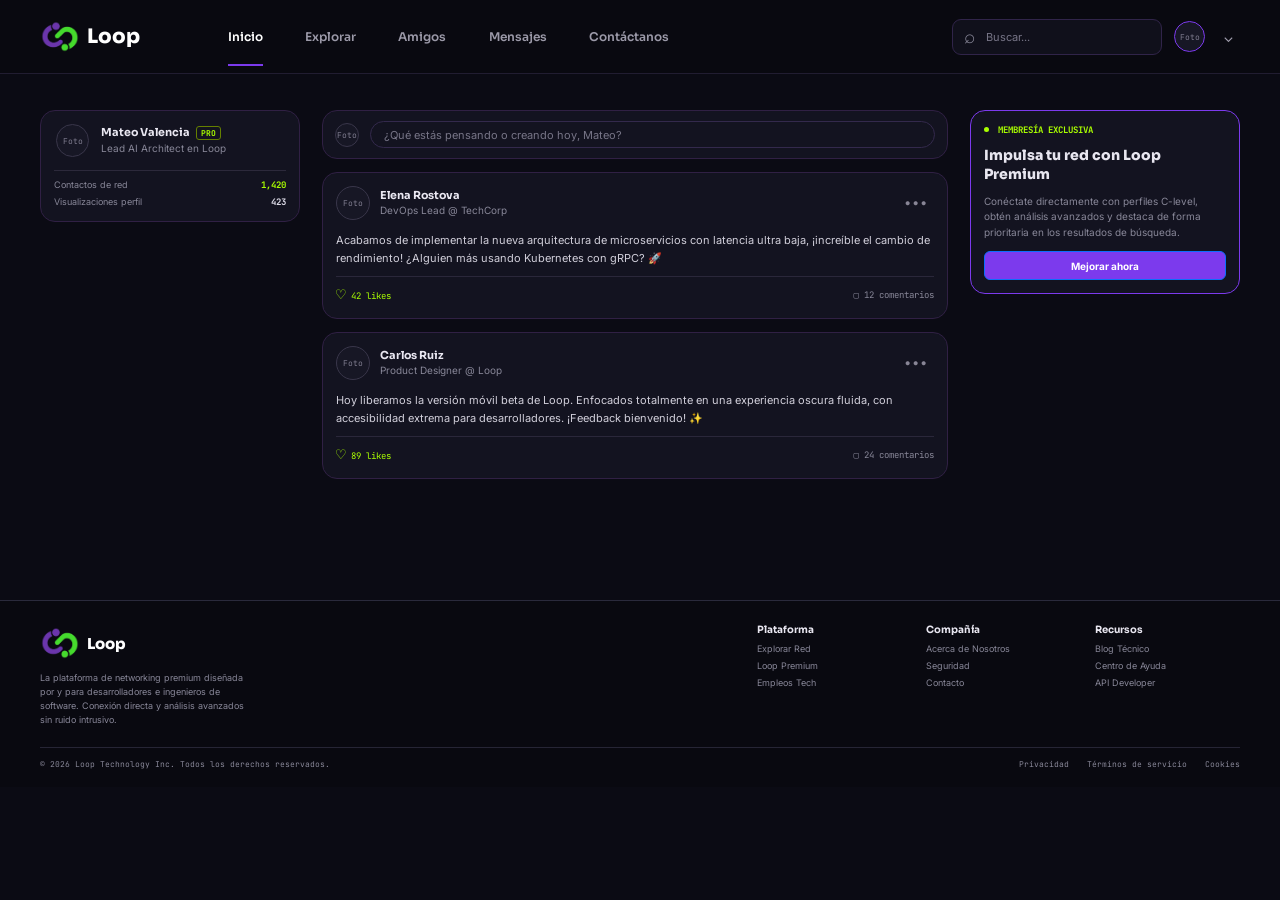
==== index.html @ 9f59e934 "Agrego mi tarjeta y la vision" ====
<!doctype html>
<html lang="es">

<head>
    <!-- METADATOS Y CONFIGURACIÓN DEL DOCUMENTO -->
    <meta charset="utf-8">
    <meta name="viewport" content="width=device-width, initial-scale=1">
    <meta name="theme-color" content="#0b0b14">
    <title>Loop — Inicio</title>

    <!-- LIBRERÍAS EXTERNAS (Bootstrap y Google Fonts) -->
    <!-- Bootstrap 5.3.8 - Framework CSS para diseño responsivo -->
    <link href="https://cdn.jsdelivr.net/npm/bootstrap@5.3.8/dist/css/bootstrap.min.css" rel="stylesheet"
        integrity="sha384-sRIl4kxILFvY47J16cr9ZwB07vP4J8+LH7qKQnuqkuIAvNWLzeN8tE5YBujZqJLB" crossorigin="anonymous">

    <!-- Google Fonts - Tipografía personalizada -->
    <link rel="preconnect" href="https://fonts.googleapis.com">
    <link rel="preconnect" href="https://fonts.gstatic.com" crossorigin>
    <link
        href="https://fonts.googleapis.com/css2?family=Inter:wght@400;500;600;700&family=JetBrains+Mono:wght@400;700&family=Sora:wght@400;600;700;800&display=swap"
        rel="stylesheet">


    <!-- ============================================
       HOJAS DE ESTILO PERSONALIZADAS
       ============================================ -->

    <link rel="stylesheet" href="./CSS/styles.css">
  

</head>

<!-- CUERPO DEL DOCUMENTO -->
<body>

  <!-- ENCABEZADO / BARRA DE NAVEGACIÓN -->
  <header class="site-header">
    <nav class="nav-shell" aria-label="Navegación principal">
      
      <!-- Logo y marca Loop -->
      <a class="brand d-inline-flex align-items-center" href="#inicio" aria-label="Loop, inicio">
        <img src="./images/logo/logo.png" alt="" class="logo" aria-hidden="true">
        <span>Loop</span>
      </a>
      
      <!-- Enlaces de navegación principales -->
      <div class="nav-links">
        <a class="nav-link active" href="#inicio" aria-current="page">Inicio</a>
        <a class="nav-link" href="#explorar">Explorar</a>
        <a class="nav-link" href="#amigos">Amigos</a>
        <a class="nav-link" href="#mensajes">Mensajes</a>
        <a class="nav-link" href="./acercade.html">Contáctanos</a>
      </div>
      
      <!-- Acciones de usuario (búsqueda, avatar, menú) -->
      <div class="nav-actions">
        <label class="search-box">
          <span aria-hidden="true">⌕</span>
          <input type="search" placeholder="Buscar..." aria-label="Buscar">
        </label>
        <button class="avatar avatar-small" aria-label="Abrir perfil de Mateo">
          <span class="image-placeholder">Foto</span>
        </button>
        <button class="chevron" aria-label="Abrir menú de perfil">⌄</button>
      </div>
      
      <!-- Botón menú hamburguesa para móviles -->
      <button class="menu-toggle" aria-label="Abrir navegación">☰</button>
    </nav>
  </header>
  <!-- CONTENIDO PRINCIPAL DE LA PÁGINA -->
  <main class="page-layout" id="inicio">
    
    <!-- COLUMNA IZQUIERDA - PERFIL DE USUARIO -->
    <aside class="profile-card panel" aria-label="Resumen del perfil">
      <div class="profile-heading">
        <!-- Avatar y datos del usuario -->
        <div class="avatar"><span class="image-placeholder">Foto</span></div>
        <div>
          <div class="name-line">
            <h2>Mateo Valencia</h2>
            <span class="badge pro">PRO</span>
          </div>
          <p class="muted">Lead AI Architect en Loop</p>
        </div>
      </div>
      
      <!-- Estadísticas del perfil -->
      <div class="stats">
        <div><span>Contactos de red</span><strong class="lime-text">1,420</strong></div>
        <div><span>Visualizaciones perfil</span><strong>423</strong></div>
      </div>
    </aside>

    <!-- COLUMNA CENTRAL - FEED DE PUBLICACIONES -->
    <section class="feed" aria-label="Publicaciones">
      
      <!-- Composición de nueva publicación -->
      <form class="composer panel" action="#" method="get">
        <div class="avatar avatar-mini"><span class="image-placeholder">Foto</span></div>
        <label class="composer-input">
          <span class="visually-hidden">Comparte una publicación</span>
          <input type="text" placeholder="¿Qué estás pensando o creando hoy, Mateo?">
        </label>
      </form>

      <!-- Publicación 1 - Elena Rostova -->
      <article class="post panel">
        <header class="post-header">
          <div class="avatar"><span class="image-placeholder">Foto</span></div>
          <div class="post-author">
            <h2>Elena Rostova</h2>
            <p class="muted">DevOps Lead @ TechCorp</p>
          </div>
          <button class="more" aria-label="Más opciones">•••</button>
        </header>
        <p class="post-copy">Acabamos de implementar la nueva arquitectura de microservicios con latencia ultra baja, ¡increíble el cambio de rendimiento! ¿Alguien más usando Kubernetes con gRPC? 🚀</p>
        <footer class="post-actions">
          <button class="like"><span aria-hidden="true">♡</span> 42 likes</button>
          <button class="comments"><span aria-hidden="true">▢</span> 12 comentarios</button>
        </footer>
      </article>

      <!-- Publicación 2 - Carlos Ruiz -->
      <article class="post panel">
        <header class="post-header">
          <div class="avatar"><span class="image-placeholder">Foto</span></div>
          <div class="post-author">
            <h2>Carlos Ruiz</h2>
            <p class="muted">Product Designer @ Loop</p>
          </div>
          <button class="more" aria-label="Más opciones">•••</button>
        </header>
        <p class="post-copy">Hoy liberamos la versión móvil beta de Loop. Enfocados totalmente en una experiencia oscura fluida, con accesibilidad extrema para desarrolladores. ¡Feedback bienvenido! ✨</p>
        <footer class="post-actions">
          <button class="like"><span aria-hidden="true">♡</span> 89 likes</button>
          <button class="comments"><span aria-hidden="true">▢</span> 24 comentarios</button>
        </footer>
      </article>
    </section>

    <!-- COLUMNA DERECHA - CARD PREMIUM -->
    <aside class="premium-card panel">
      <p class="eyebrow lime-text"><span class="status-dot"></span> MEMBRESÍA EXCLUSIVA</p>
      <h2>Impulsa tu red con Loop Premium</h2>
      <p class="muted">Conéctate directamente con perfiles C-level, obtén análisis avanzados y destaca de forma prioritaria en los resultados de búsqueda.</p>
      <a class="primary-button btn btn-primary w-100" href="#premium">Mejorar ahora</a>
    </aside>
  </main>


<!-- ============================================
       PIE DE PÁGINA / FOOTER
       ============================================ -->

<!-- PIE DE PÁGINA / FOOTER -->
  <footer class="site-footer">
    <div class="footer-main">
      
      <!-- Sección "Acerca de" -->
      <div class="footer-about">
        <a class="brand footer-brand" href="#inicio">
           <img src="./images/logo/logo.png" alt="" class="logo" aria-hidden="true">
          <span>Loop</span>
        </a>
        <p>La plataforma de networking premium diseñada<br>por y para desarrolladores e ingenieros de<br>software. Conexión directa y análisis avanzados<br>sin ruido intrusivo.</p>
      </div>
      
      <!-- Columna: Plataforma -->
      <div class="footer-column">
        <h2>Plataforma</h2>
        <a href="#explorar">Explorar Red</a>
        <a href="#premium">Loop Premium</a>
        <a href="#empleos">Empleos Tech</a>
      </div>
      
      <!-- Columna: Compañía -->
      <div class="footer-column">
        <h2>Compañía</h2>
        <a href="./acercade.html">Acerca de Nosotros</a>
        <a href="#seguridad">Seguridad</a>
        <a href="#contacto">Contacto</a>
      </div>
      
      <!-- Columna: Recursos -->
      <div class="footer-column">
        <h2>Recursos</h2>
        <a href="#blog">Blog Técnico</a>
        <a href="#ayuda">Centro de Ayuda</a>
        <a href="#api">API Developer</a>
      </div>
    </div>
    
    <!-- Barra inferior con copyright y enlaces legales -->
    <div class="footer-bottom">
      <span>© 2026 Loop Technology Inc. Todos los derechos reservados.</span>
      <div>
        <a href="#privacidad">Privacidad</a>
        <a href="#terminos">Términos de servicio</a>
        <a href="#cookies">Cookies</a>
      </div>
    </div>
  </footer>


  <!-- ============================================
       SCRIPTS - Bootstrap JS
       ============================================ -->

  <script src="https://cdn.jsdelivr.net/npm/bootstrap@5.3.8/dist/js/bootstrap.bundle.min.js" integrity="sha384-FKyoEForCGlyvwx9Hj09JcYn3nv7wiPVlz7YYwJrWVcXK/BmnVDxM+D2scQbITxI" crossorigin="anonymous"></script>
</body>
</html>
---- CSS/styles.css ----
/* Importación de fuentes tipográficas desde Google Fonts */
@import url('https://fonts.googleapis.com/css2?family=Inter:wght@400;500;600;700&family=JetBrains+Mono:wght@400;700&family=Sora:wght@400;600;700;800&display=swap');

/* Declaración de variables globales de CSS (Custom Properties) */
:root {
  color-scheme: dark; /* Indica al navegador que la aplicación usa un tema oscuro nativo */
  --space-black: #0b0b14; /* Color de fondo principal ultra oscuro */
  --modular-gray: #131320; /* Color de fondo para paneles y tarjetas */
  --white: #ffffff; /* Color blanco puro para texto destacado */
  --neutral-gray: #9ca3af; /* Color gris secundario para textos de menor jerarquía */
  --vivid-purple: #7c3aed; /* Color violeta primario para acentos y botones */
  --electric-violet: #753bbd; /* Variante de violeta para estados hover */
  --neon-green: #10b981; /* Verde neón para estados activos/éxito */
  --border-gray: #2a2a3c; /* Color para bordes sutiles */
  --lime: #aaff00; /* Verde lima vibrante para indicadores y badges */
  --text-muted: #888798; /* Color para texto atenuado o secundario */
  --heading-font: "Sora", sans-serif; /* Fuente tipográfica principal para títulos */
  --body-font: "Inter", sans-serif; /* Fuente tipográfica para texto de cuerpo */
  --mono-font: "JetBrains Mono", monospace; /* Fuente monoespaciada para datos y badges */
}

/* Regla de reseteo universal para el modelo de caja */
* { 
  box-sizing: border-box; /* Incluye el padding y border dentro del ancho y alto total */
}

/* Configuración base del elemento HTML */
html { 
  min-width: 320px; /* Evita que la pantalla se reduzca a menos de 320px para prevenir colapsos */
  background: var(--space-black); /* Aplica el fondo principal oscuro */
}

/* Estilos globales para el cuerpo del documento */
body { 
  margin: 0; /* Elimina los márgenes por defecto del navegador */
  background: var(--space-black); /* Fondo general de la página */
  color: #e8e6f0; /* Color de texto por defecto */
  font: 400 14px/1.5 var(--body-font); /* Fuente: peso 400, tamaño 14px, interlineado 1.5 */
}

/* Estilos base para hipervínculos */
a { 
  color: inherit; /* Hereda el color del elemento padre */
  text-decoration: none; /* Elimina el subrayado por defecto de los enlaces */
}

/* Normalización de fuentes en formularios */
button, input { 
  font: inherit; /* Fuerza a botones e inputs a usar la fuente heredada */
}

/* Normalización de color en botones */
button { 
  color: inherit; /* Hereda el color de texto del padre */
}

/* ==========================================
   HEADER & NAVEGACIÓN
   ========================================== */

/* Encabezado principal del sitio */
.site-header { 
  height: 74px; /* Altura fija del header */
  background: #090910; /* Fondo oscuro específico para el header */
  border-bottom: 1px solid #211d31; /* Borde inferior para separar del contenido */
}

/* Contenedor interno del encabezado para centrar el contenido */
.nav-shell { 
  width: min(1200px, calc(100% - 48px)); /* Ancho máximo de 1200px o 100% menos 48px de margen */
  height: 100%; /* Ocupa el 100% de la altura del .site-header */
  margin: auto; /* Centra horizontalmente el contenedor */
  display: flex; /* Activa el modelo Flexbox */
  align-items: center; /* Centra verticalmente los elementos fijos */
  gap: 28px; /* Espacio de 28px entre los elementos del flex */
}

/* Bloque del logo o marca comercial */
.brand { 
  display: inline-flex; /* Flexbox en línea para alinear icono y texto */
  align-items: center; /* Centra verticalmente el contenido interno */
  gap: 7px; /* Espaciado interno entre icono y texto */
  flex: 0 0 160px; /* Flex no crece, no se reduce y tiene un ancho base de 160px */
  color: var(--white); /* Texto en color blanco */
  font: 800 20px/1 var(--heading-font); /* Fuente: peso 800, tamaño 20px, interlineado 1 */
}

/* Espacio temporal o marcador de posición para el logo */
.logo-placeholder { 
  display: inline-block; /* Comportamiento en línea con propiedad de bloque */
  width: 29px; /* Ancho fijo del logo */
  height: 25px; /* Altura fija del logo */
  border: 1px dashed #79758b; /* Borde punteado en color gris */
  border-radius: 5px; /* Esquinas ligeramente redondeadas */
}

/* Lista/Contenedor de enlaces de navegación */
.nav-links { 
  display: flex; /* Layout Flexbox horizontal */
  align-self: stretch; /* Se estira para ocupar toda la altura del padre */
  align-items: center; /* Centra verticalmente los elementos */
  gap: clamp(20px, 3.3vw, 48px); /* Espaciado fluido dinámico de 20px a 48px según la pantalla */
  flex: 1; /* Ocupa todo el espacio sobrante en el contenedor */
}

/* Cada enlace individual de navegación */
.nav-link { 
  display: flex; /* Flexbox para centrado interno */
  height: 100%; /* Toma toda la altura del contenedor padre */
  align-items: center; /* Centrado vertical */
  position: relative; /* Posicionamiento relativo para la línea indicadora absoluta */
  color: #9b99a8; /* Color de texto inactivo */
  font: 600 12px var(--heading-font); /* Fuente: peso 600, 12px con la tipografía de títulos */
}

/* Estado hover y activo de los enlaces */
.nav-link:hover, .nav-link.active { 
  color: var(--white); /* Cambia el color a blanco al pasar el cursor o estar activo */
}

/* Indicador visual de la pestaña activa (línea inferior) */
.nav-link.active::after { 
  content: ""; /* Pseudoelemento sin texto */
  position: absolute; /* Posicionamiento absoluto respecto a .nav-link */
  height: 2px; /* Grosor de la línea */
  left: 0; /* Se extiende desde la izquierda */
  right: 0; /* Hasta la derecha */
  bottom: 7px; /* Distancia respecto al fondo */
  background: var(--vivid-purple); /* Color morado para indicar selección */
}

/* Área de acciones a la derecha del header (búsqueda, usuario, etc.) */
.nav-actions { 
  display: flex; /* Layout Flexbox horizontal */
  align-items: center; /* Centrado vertical */
  gap: 12px; /* Espacio de 12px entre acciones */
}

/* Caja contenedora del buscador */
.search-box { 
  height: 36px; /* Altura del buscador */
  width: 210px; /* Ancho fijo del buscador */
  display: flex; /* Flexbox horizontal */
  align-items: center; /* Centra verticalmente icono e input */
  gap: 9px; /* Espacio entre el icono y la caja de texto */
  padding: 0 11px; /* Relleno interno horizontal */
  border: 1px solid #302449; /* Borde violeta oscuro */
  border-radius: 9px; /* Esquinas redondeadas */
  background: #10101b; /* Fondo oscuro */
  color: var(--text-muted); /* Color de texto neutro */
}

/* Icono dentro de la caja de búsqueda */
.search-box > span { 
  font-size: 19px; /* Tamaño del icono */
  line-height: 1; /* Elimina espacio vertical extra */
}

/* Campos de entrada en la búsqueda y el compositor */
.search-box input, .composer-input input { 
  min-width: 0; /* Previene desbordamientos en contenedores Flexbox */
  width: 100%; /* Ocupa todo el ancho libre dentro del contenedor */
  border: 0; /* Elimina borde por defecto */
  outline: 0; /* Elimina el borde al hacer foco */
  color: var(--white); /* Texto escrito en color blanco */
  background: transparent; /* Fondo transparente */
  font: 400 11px var(--body-font); /* Fuente: peso 400, 11px */
}

/* Estilo para el texto de sugerencia (placeholder) en inputs */
.search-box input::placeholder, .composer-input input::placeholder { 
  color: #777587; /* Color de texto secundario para el placeholder */
  opacity: 1; /* Asegura opacidad completa */
}

/* Contenedor del avatar de usuario */
.avatar { 
  width: 34px; /* Ancho fijo */
  height: 34px; /* Altura fija */
  flex: 0 0 auto; /* Evita que el avatar se deforme en Flexbox */
  display: grid; /* Grid Layout */
  place-items: center; /* Centra perfectamente el contenido (imagen o iniciales) */
  border: 1px solid #39364a; /* Borde circular gris */
  border-radius: 50%; /* Hace que la caja sea completamente circular */
  background: #171725; /* Fondo del avatar */
  overflow: hidden; /* Recorta cualquier imagen que sobresalga */
}

/* Modificador para avatar pequeño */
.avatar-small { 
  width: 31px; /* Ancho reducido */
  height: 31px; /* Altura reducida */
  padding: 0; /* Sin relleno interno */
  border-color: var(--vivid-purple); /* Borde destacado en violeta */
  cursor: pointer; /* Cambia el cursor a mano interactiva */
}

/* Modificador para avatar muy pequeño */
.avatar-mini { 
  width: 24px; /* Ancho mini */
  height: 24px; /* Altura mini */
}

/* Texto de reemplazo para imágenes no cargadas */
.image-placeholder { 
  color: #827f92; /* Color apagado */
  font: 400 8px var(--mono-font); /* Tipografía monoespaciada muy pequeña */
}

/* Botones de navegación desplegable y menú responsive */
.chevron, .menu-toggle { 
  border: 0; /* Quita borde nativo */
  background: none; /* Sin fondo */
  color: #a5a2b2; /* Color de icono */
  cursor: pointer; /* Cursor interactivo */
}

/* Oculta el botón de menú hamburguesa por defecto en escritorio */
.menu-toggle { 
  display: none; 
}

/* ==========================================
   LAYOUT PRINCIPAL Y PANELES
   ========================================== */

/* Estructura del grid de la página principal */
.page-layout { 
  width: min(1200px, calc(100% - 48px)); /* Mismo ancho responsivo que el header */
  margin: 36px auto 0; /* Margen superior de 36px y centrado horizontal */
  display: grid; /* Layout Grid de CSS */
  grid-template-columns: minmax(190px, 260px) minmax(360px, 1fr) minmax(200px, 270px); /* Layout asimétrico de 3 columnas */
  align-items: start; /* Alinea los elementos al inicio verticalmente */
  gap: 22px; /* Separación de 22px entre las columnas */
  min-height: 490px; /* Altura mínima reservada para la página */
}

/* Estilo base para paneles y tarjetas */
.panel { 
  background: var(--modular-gray); /* Fondo gris modular */
  border: 1px solid #302044; /* Borde oscuro con matiz violeta */
  border-radius: 15px; /* Bordes suaves de 15px */
}

/* ==========================================
   COMPONENTES DE PERFIL, FEED Y TARJETAS
   ========================================== */

/* Tarjeta del perfil de usuario */
.profile-card { 
  padding: 13px; /* Espaciado interno de la tarjeta */
}

/* Encabezado dentro de la tarjeta de perfil */
.profile-heading { 
  display: flex; /* Flexbox horizontal */
  align-items: center; /* Alinea avatar y nombre al centro vertical */
  gap: 12px; /* Separación de 12px */
  padding: 0 2px 13px; /* Relleno inferior */
}

/* Ajuste específico de tamaño de avatar en el perfil */
.profile-heading .avatar { 
  width: 33px; 
  height: 33px; 
}

/* Línea que contiene el nombre de usuario y badges */
.name-line { 
  display: flex; 
  align-items: center; 
  gap: 6px; 
}

/* Reseteo de márgenes en encabezados y párrafos dentro de tarjetas */
h2, p { 
  margin: 0; 
}

/* Tipografía de títulos en tarjetas y publicaciones */
.profile-heading h2, .post-author h2 { 
  color: #e9e7f1; /* Texto claro */
  font: 700 11px/1.4 var(--heading-font); /* Fuente: peso 700, 11px, interlineado 1.4 */
}

/* Clases de utilidad para texto secundario */
.muted { 
  color: var(--text-muted); /* Color gris atenuado */
  font: 400 10px/1.5 var(--body-font); /* Fuente: peso 400, 10px */
}

/* Badge o etiqueta pequeña (ej. "PRO") */
.badge { 
  padding: 1px 4px; /* Relleno pequeño */
  border-radius: 3px; /* Bordes ligeramente suaves */
  font: 700 8px var(--mono-font); /* Fuente monoespaciada para estilo técnico */
}

/* Estilo específico para badge tipo Pro */
.pro { 
  color: var(--lime); /* Texto verde lima */
  border: 1px solid #658000; /* Borde verde oscuro */
}

/* Sección de estadísticas en el perfil */
.stats { 
  padding-top: 8px; /* Relleno superior */
  border-top: 1px solid #2c293b; /* Línea divisoria superior */
  display: grid; /* Grid vertical */
  gap: 5px; /* Espacio entre métricas */
}

/* Fila individual de estadística */
.stats div { 
  display: flex; 
  justify-content: space-between; /* Texto a la izquierda, valor a la derecha */
  gap: 7px; 
  color: var(--text-muted); 
  font: 400 9px var(--body-font); 
}

/* Valor numérico dentro de las estadísticas */
.stats strong { 
  color: #dddbe7; 
  font: 700 9px var(--mono-font); /* Tipografía resaltada */
}

/* Clase de utilidad para forzar color verde lima */
.lime-text { 
  color: var(--lime) !important; 
}

/* Contenedor del feed de publicaciones */
.feed { 
  display: grid; 
  gap: 13px; /* Separación entre publicaciones */
}

/* Caja para crear una nueva publicación (Compositor) */
.composer { 
  min-height: 49px; 
  display: flex; 
  align-items: center; 
  gap: 11px; 
  padding: 9px 12px; 
}

/* Campo de entrada de texto del compositor */
.composer-input { 
  display: flex; 
  align-items: center; 
  flex: 1; 
  min-height: 27px; 
  padding: 0 11px; 
  border: 1px solid #33294c; 
  border-radius: 18px; /* Forma de píldora */
}

/* Contenedor individual de una publicación */
.post { 
  padding: 13px; 
}

/* Encabezado de la publicación */
.post-header { 
  display: flex; 
  align-items: center; 
  gap: 10px; 
}

/* Área que contiene el nombre del autor */
.post-author { 
  flex: 1; /* Ocupa el espacio disponible */
}

/* Botón de opciones adicionales (...) */
.more { 
  border: 0; 
  background: none; 
  color: #888596; 
  font-size: 13px; 
  letter-spacing: 1px; 
  cursor: pointer; 
}

/* Texto o contenido del post */
.post-copy { 
  margin: 12px 0 9px; 
  color: #d1cfda; 
  font: 400 11px/1.6 var(--body-font); 
}

/* Barra de acciones del post (likes, comentarios) */
.post-actions { 
  min-height: 24px; 
  padding-top: 7px; 
  display: flex; 
  justify-content: space-between; 
  align-items: center; 
  border-top: 1px solid #2a273a; /* Separador superior */
}

/* Botones dentro de la barra de acciones */
.post-actions button { 
  padding: 0; 
  border: 0; 
  background: none; 
  cursor: pointer; 
  font: 400 9px var(--mono-font); 
}

/* Estilo para botón me gusta */
.like { 
  color: var(--lime); 
}

/* Ajuste de tamaño del icono dentro del botón me gusta */
.like span { 
  font-size: 16px; 
  vertical-align: -1px; 
}

/* Estilo para área de comentarios */
.comments { 
  color: var(--text-muted); 
}

/* Tarjeta destacada Premium */
.premium-card { 
  padding: 13px; 
  border-color: var(--vivid-purple); /* Borde destacado morado */
}

/* Subtítulo superpuesto (Eyebrow) */
.eyebrow { 
  margin: 0 0 10px; 
  font: 700 9px var(--mono-font); 
}

/* Punto de estado activo (Status Dot) */
.status-dot { 
  display: inline-block; 
  width: 5px; 
  height: 5px; 
  margin: 0 4px 1px 0; 
  border-radius: 50%; /* Esfera */
  background: var(--lime); 
}

/* Título dentro de la tarjeta premium */
.premium-card h2 { 
  margin-bottom: 10px; 
  font: 800 14px/1.35 var(--heading-font); 
}

/* Párrafos descriptivos dentro de la tarjeta premium */
.premium-card > p:not(.eyebrow) { 
  margin-bottom: 11px; 
  font: 400 10px/1.55 var(--body-font); 
}

/* Botón principal reutilizable */
.primary-button { 
  min-height: 29px; 
  display: grid; 
  place-items: center; /* Centrado absoluto de texto */
  border-radius: 6px; 
  background: var(--vivid-purple); 
  color: var(--white); 
  font: 700 10px var(--body-font); 
  transition: background .2s ease; /* Transición suave de color al pasar el cursor */
}

/* Estado hover del botón principal */
.primary-button:hover { 
  background: var(--electric-violet); 
}

/* ==========================================
   FOOTER
   ========================================== */

/* Contenedor del pie de página */
.site-footer { 
  padding: 22px max(24px, calc((100% - 1200px) / 2)) 18px; /* Padding lateral responsivo alineado a 1200px */
  border-top: 1px solid var(--border-gray); 
  background: #090910; 
}

/* Grid del contenido principal del footer */
.footer-main { 
  display: grid; 
  grid-template-columns: minmax(260px, 1fr) repeat(3, minmax(100px, 145px)); /* 1 columna grande + 3 medianas */
  gap: 24px; 
  padding-bottom: 20px; 
}

/* Nombre o marca en el footer */
.footer-brand { 
  margin-bottom: 8px; 
  font-size: 15px; 
}

/* Ajuste de logo en el footer */
.footer-brand .logo-placeholder { 
  width: 21px; 
  height: 19px; 
}

/* Texto explicativo en el footer */
.footer-about p { 
  color: var(--text-muted); 
  font: 400 9px/1.55 var(--body-font); 
}

/* Columna de enlaces en el footer */
.footer-column { 
  display: grid; 
  align-content: start; 
  gap: 6px; 
}

/* Título de cada columna del footer */
.footer-column h2 { 
  margin-bottom: 1px; 
  color: #e8e6f0; 
  font: 700 10px var(--heading-font); 
}

/* Enlaces del footer y parte inferior */
.footer-column a, .footer-bottom { 
  color: var(--text-muted); 
  font: 400 9px var(--body-font); 
}

/* Cambio de color de enlaces en hover */
.footer-column a:hover, .footer-bottom a:hover { 
  color: var(--white); 
}

/* Sub-footer (Copyright y legales) */
.footer-bottom { 
  border-top: 1px solid #262535; 
  padding-top: 11px; 
  display: flex; 
  justify-content: space-between; 
  gap: 16px; 
  font: 400 8px var(--mono-font); 
}

/* Contenedor Flex para enlaces legales en el sub-footer */
.footer-bottom div { 
  display: flex; 
  gap: 18px; 
}

/* ==========================================
   ACCESIBILIDAD
   ========================================== */

/* Oculta elementos de la vista sin sacarlos del árbol accesible (lectores de pantalla) */
.visually-hidden { 
  position: absolute; 
  width: 1px; 
  height: 1px; 
  padding: 0; 
  margin: -1px; 
  overflow: hidden; 
  clip: rect(0,0,0,0); 
  white-space: nowrap; 
  border: 0; 
}

/* ==========================================
   RESPONSIVE DESIGN (MEDIA QUERIES)
   ========================================== */

/* Pantallas medianas (Tablets / Laptops pequeñas - máx 900px) */
@media (max-width: 900px) {
  .nav-shell, .page-layout { width: min(760px, calc(100% - 36px)); } /* Reduce el ancho del contenedor */
  .nav-shell { gap: 16px; } /* Reduce espacios */
  .brand { flex-basis: auto; } /* Ajusta el ancho de la marca */
  .nav-links { gap: 18px; } 
  .nav-link { font-size: 11px; } 
  .search-box { width: 145px; } /* Achica la caja de búsqueda */
  .page-layout { grid-template-columns: minmax(170px, .75fr) minmax(330px, 1.5fr); gap: 16px; } /* Cambia a 2 columnas */
  .premium-card { grid-column: 1 / -1; } /* Pasa la tarjeta premium abajo tomando todo el ancho */
  .site-footer { padding-left: 18px; padding-right: 18px; } 
}

/* Pantallas pequeñas (Móviles - máx 620px) */
@media (max-width: 620px) {
  .site-header { height: 62px; } /* Reduce altura de header */
  .nav-shell { width: calc(100% - 28px); justify-content: space-between; } 
  .brand { font-size: 18px; } 
  .nav-links { display: none; } /* Oculta los enlaces de navegación */
  .nav-actions { margin-left: auto; } 
  .search-box { width: min(38vw, 170px); height: 33px; } 
  .chevron { display: none; } /* Oculta icono chevron */
  .menu-toggle { display: block; font-size: 18px; } /* Muestra el botón de menú hamburguesa */
  .page-layout { width: calc(100% - 28px); margin-top: 20px; grid-template-columns: 1fr; gap: 13px; } /* Layout de 1 sola columna */
  .profile-card { order: 0; } /* Primero el perfil */
  .feed { order: 1; } /* Segundo el feed */
  .premium-card { grid-column: auto; order: 2; } /* Tercero la tarjeta premium */
  .post, .profile-card, .premium-card { border-radius: 12px; } 
  .site-footer { margin-top: 32px; padding: 22px 14px 16px; } 
  .footer-main { grid-template-columns: repeat(2, minmax(0, 1fr)); gap: 22px 14px; } /* Footer a 2 columnas */
  .footer-about { grid-column: 1 / -1; } 
  .footer-about br { display: none; } 
  .footer-bottom { flex-direction: column; } /* Pasa el sub-footer a columna vertical */
  .footer-bottom div { flex-wrap: wrap; gap: 8px 14px; } 
}

/* ==========================================
   SECCIÓN: ACERCA DE NOSOTROS
   ========================================== */

/* Contenedor general de la página "Acerca de Nosotros" */
.about-page { 
  max-width: 1200px; 
  padding: 0 22px; 
}

/* Margen superior para la sección de contenido */
.about-content { 
  margin-top: 30px; 
}

/* Espaciado del carrusel Bootstrap */
.about-content .carousel { 
  padding-bottom: 27px; 
}

/* Permite que el contenido del carrusel se muestre si sobresale */
.about-content .carousel-inner { 
  overflow: visible; 
}

/* Tarjetas de Misión y Visión */
.vision-panel, .values-panel { 
  min-height: 202px; 
  padding: 30px 55px; 
  display: flex; 
  flex-direction: column; 
  align-items: center; 
  justify-content: center; 
  background: var(--modular-gray); 
  border-color: #302044; 
  border-radius: 15px; 
}

/* Subtítulo decorativo en la sección "Acerca de" */
.about-kicker { 
  margin: 0 0 10px; 
  color: var(--lime); 
  font: 700 13px var(--mono-font); 
  letter-spacing: 1.5px; 
  text-transform: uppercase;
}

/* Título de la visión */
.vision-panel h1 { 
  color: #e9e7f1; 
  font: 800 30px/1.25 var(--heading-font); 
  letter-spacing: -.5px; 
}

/* Texto descriptivo de la visión */
.vision-copy { 
  margin-top: 12px; 
  color: var(--text-muted); 
  font: 400 12px/1.6 var(--body-font); 
}

/* Botones de control previo/siguiente del carrusel */
.about-control { 
  top: 0; 
  bottom: 27px; 
  width: 6%; 
  opacity: .7; 
}

/* Transición al pasar el cursor sobre los controles del carrusel */
.about-control:hover { 
  opacity: 1; 
}

/* Tamaño de los iconos de flechas del carrusel */
.about-control .carousel-control-prev-icon, 
.about-control .carousel-control-next-icon { 
  width: 18px; 
  height: 18px; 
}

/* Contenedor de puntos/indicadores del carrusel */
.about-indicators { 
  bottom: 0; 
  margin-bottom: 0; 
}

/* Estilo para los indicadores individuales */
.about-indicators [data-bs-target] { 
  width: 15px; 
  height: 3px; 
  margin: 0 4px; 
  border: 0; 
  background: #51476b; 
  opacity: 1; 
}

/* Indicador activo del carrusel */
.about-indicators .active { 
  background: var(--vivid-purple); 
}

/* Panel de valores */
.values-panel { 
  align-items: stretch; /* Estira las tarjetas de valores */
  justify-content: center; 
}

/* Alineación de texto central para el título del panel de valores */
.values-panel > .about-kicker, .values-panel > h2 { 
  text-align: center; 
}

/* Título de sección dentro del panel de valores */
.values-panel > h2 { 
  margin-bottom: 15px; 
  color: #e9e7f1; 
  font: 700 20px var(--heading-font); 
}

/* Tarjeta individual de valor */
.value-card { 
  min-height: 78px; 
  padding: 11px; 
  border: 1px solid var(--border-gray); 
  border-radius: 9px; 
  background: #0e0e19; 
}

/* Número o marca de valor (ej. "01") */
.value-mark { 
  color: var(--lime); 
  font: 700 9px var(--mono-font); 
}

/* Título de la tarjeta de valor */
.value-card h3 { 
  min-height: 8px; 
  margin: 5px 0; 
  color: #e9e7f1; 
  font: 700 12px var(--heading-font); 
}

/* Descripción del valor */
.value-card p { 
  min-height: 8px; 
  color: var(--text-muted); 
  font: 400 10px/1.45 var(--body-font); 
}

/*Diseño de fotografías de carrusel de acerca de nosotros*/
.team-photo-placeholder {
    height: 145px;
    overflow: hidden;
}

.team-photo-placeholder img {
    width: 100%;
    height: 100%;
    object-fit: cover;
    display: block;
}

.team-description {
    height: 44px;
    overflow: hidden;
    padding-top: 10px;
}

/* ==========================================
   MISIÓN DESTACADA
   ========================================== */

/* Layout de la sección misión con texto e imagen */
.mission-feature { 
  min-height: 224px; 
  margin: 7px 0 24px; 
  display: grid; 
  grid-template-columns: 1.2fr .8fr; /* 2 columnas (Texto más ancho que la imagen) */
  align-items: center; 
  gap: 42px; 
}

/* Título de la misión */
.mission-feature-copy h2 { 
  margin-bottom: 12px; 
  color: #e9e7f1; 
  font: 700 19px var(--heading-font); 
}

/* Párrafo explicativo de la misión */
.mission-feature-copy > p { 
  max-width: 650px; 
  color: var(--text-muted); 
  font: 400 12px/1.65 var(--body-font); 
}

/* Contenedor de etiquetas/tags de valores */
.value-tags { 
  display: flex; 
  flex-wrap: wrap; /* Permite salto de línea si no caben */
  gap: 9px; 
  margin-top: 13px; 
}

/* Etiquetas individuales */
.value-tags span { 
  padding: 5px 9px; 
  border: 1px solid #302044; 
  border-radius: 5px; 
  color: var(--lime); 
  font: 700 8px var(--mono-font); 
}

/* Segunda etiqueta con color morado alternativo */
.value-tags span + span { 
  color: var(--vivid-purple); 
}

/* Marco reservado para la imagen de misión */
.about-image-placeholder { 
  min-height: 180px; 
  display: grid; 
  place-items: center; 
  border: 1px solid #38245a; 
  border-radius: 14px; 
  background: radial-gradient(ellipse at center, #18102b 0%, #10101b 68%); /* Fondo con gradiente */
  color: #827f92; 
  font: 400 9px var(--mono-font); 
}

.imgMission{
  background-image: url("../images/nosotros/codeInGlasses.jpg");
  background-size: contain 80%;      
  background-repeat: no-repeat;  
  background-position: center;  
}

/* Etiqueta dentro del marco de imagen */
.about-image-placeholder span { 
  padding: 7px 10px; 
  border: 1px dashed #51476b; 
  border-radius: 5px; 
}

/* ==========================================
   EQUIPO EJECUTIVO
   ========================================== */

/* Contenedor general de la sección del equipo */
.executive-team { 
  padding: 0 0 19px; 
  overflow: hidden; /* Evita desbordamiento horizontal */
}

/* Encabezado con título y botones de navegación */
.team-heading { 
  margin-bottom: 14px; 
  display: flex; 
  justify-content: space-between; /* Título a la izquierda, botones a la derecha */
  align-items: end; 
}

/* Subtítulo específico */
.team-heading .about-kicker { 
  margin-bottom: 5px; 
}

/* Título de la sección del equipo */
.team-heading h2 { 
  color: #e9e7f1; 
  font: 700 20px var(--heading-font); 
}

/* Contenedor de flechas para deslizar el equipo */
.team-controls { 
  display: flex; 
  gap: 7px; 
}

/* Flechas individuales de control */
.team-arrow { 
  width: 30px; 
  height: 30px; 
  display: grid; 
  place-items: center; 
  border: 1px solid #38304c; 
  border-radius: 7px; 
  background: var(--modular-gray); 
  color: var(--white); 
  font-size: 20px; 
  cursor: pointer; 
}

/* Estado hover de las flechas */
.team-arrow:hover { 
  border-color: var(--vivid-purple); 
  color: var(--lime); 
}

/* Ventana visible del carrusel de equipo */
.team-viewport { 
  --team-card-width: calc((100% - 32px) / 3); /* Variable local: Calcula 3 tarjetas visibles */
  --team-gap: 16px; /* Variable local: Espacio entre tarjetas */
  overflow: hidden; /* Corta las tarjetas que quedan fuera */
}

/* Riel deslizante de tarjetas (animado por JS) */
.team-track { 
  display: flex; 
  gap: var(--team-gap); 
  transition: transform .35s ease; /* Transición suave para el desplazamiento */
}

/* Tarjeta de integrante del equipo */
.team-card { 
  flex: 0 0 var(--team-card-width); /* Tamaño exacto basado en la variable */
  padding: 9px; 
  overflow: hidden; 
  border-color: #302044; 
  border-radius: 12px; 
  background: var(--modular-gray); 
}

/* Espacio reservado para la foto del integrante */
.team-photo-placeholder { 
  height: 145px; 
  display: grid; 
  place-items: center; 
  border: 1px dashed #49425b; 
  border-radius: 8px; 
  background: #10101a; 
}

.photoSelene{
  background-image: url("../images/nosotros/SelenePhoto.jpg");
  background-size: contain;      
  background-repeat: no-repeat;  
  background-position: center;  
}

/* Área de descripción del integrante */
.team-description { 
  height: 44px; 
  margin-top: 9px; 
  border-top: 1px solid #292638; 
}

/* Paginación con puntos para el carrusel de equipo */
.team-pagination { 
  display: flex; 
  justify-content: center; 
  gap: 6px; 
  margin-top: 13px; 
}

/* Punto inactivo */
.team-pagination span { 
  width: 5px; 
  height: 5px; 
  border-radius: 50%; 
  background: #51476b; 
}

/* Punto activo seleccionado */
.team-pagination span.current { 
  width: 16px; 
  border-radius: 5px; 
  background: var(--vivid-purple); 
}

/* Ajustes de tarjetas del equipo ejecutivo: imagen adaptable y texto completo */
.executive-team .team-photo-placeholder {
  width: 100%;
  height: auto;
  aspect-ratio: 4 / 3;
  overflow: hidden;
}

.executive-team .team-photo-placeholder img {
  display: block;
  width: 100%;
  height: 100%;
  object-fit: cover;
  object-position: center;
}

.executive-team .team-description {
  height: auto;
  min-height: 44px;
  overflow: visible;
  padding-top: 10px;
}

.executive-team .team-description p {
  margin: 0;
  color: #e8e6f0;
  font: 400 14px/1.5 var(--body-font);
  overflow-wrap: anywhere;
}

/* Enlace al perfil de LinkedIn dentro de la tarjeta de Angélica */
.executive-team .team-description {
  display: flex;
  align-items: flex-start;
  gap: 10px;
}

.executive-team .team-description p {
  flex: 1 1 auto;
  min-width: 0;
}

.executive-team .team-linkedin {
  flex: 0 0 34px;
  width: 34px;
  height: 34px;
  display: grid;
  place-items: center;
  border: 1px solid #0a66c2;
  border-radius: 7px;
  color: #0a66c2;
  background: #fff;
  transition: background-color .2s ease, color .2s ease, transform .2s ease;
}

.executive-team .team-linkedin svg {
  width: 20px;
  height: 20px;
  fill: currentColor;
}

.executive-team .team-linkedin:hover,
.executive-team .team-linkedin:focus-visible {
  color: #fff;
  background: #0a66c2;
  transform: translateY(-1px);
}

/* ==========================================
   RESPONSIVE - ACERCA DE NOSOTROS
   ========================================== */

/* Tablets horizontales (máx 999.98px) */
@media (max-width: 999.98px) {
  .team-viewport { --team-card-width: calc((100% - 16px) / 2); } /* Muestra 2 tarjetas en pantalla */
}

/* Tablets verticales (máx 767.98px) */
@media (max-width: 767.98px) {
  .about-page { padding: 0 18px; } 
  .about-content { margin-top: 22px; } 
  .vision-panel, .values-panel { min-height: 190px; padding: 26px 38px; } 
  .vision-panel h1 { font-size: 24px; } 
  .mission-feature { grid-template-columns: 1fr; gap: 18px; margin-top: 0; } /* Pasa misión a 1 sola columna */
  .mission-art { min-height: 200px; } 
  .team-heading h2 { font-size: 18px; } 
  .team-photo-placeholder { height: 125px; } 
}

/* Pantallas móviles (máx 575.98px) */
@media (max-width: 575.98px) {
  .about-page { padding: 0 14px; } 
  .about-content { margin-top: 18px; } 
  .vision-panel, .values-panel { min-height: 205px; padding: 23px 25px; } 
  .vision-panel h1 { font-size: 21px; } 
  .vision-copy { font-size: 11px; } 
  .wide-break { display: none; } /* Oculta saltos de línea diseñados para pantallas grandes */
  .about-control { width: 9%; } 
  .mission-feature { gap: 15px; margin-bottom: 21px; } 
  .mission-feature-copy h2 { font-size: 17px; } 
  .mission-feature-copy > p { font-size: 11px; } 
  .team-viewport { --team-card-width: 100%; --team-gap: 12px; } /* Muestra 1 tarjeta a pantalla completa */
  .team-photo-placeholder { height: 180px; } 
}



.executive-team .team-linkedin:not([href]) {
  display: none;
}

/* Contenedor de la fotografía de Ángel */
.executive-team .team-photo-placeholder.foto-angel-marco {
  position: relative;
  border: none;
  display: block;
  width: 100%;
  height: auto;
  aspect-ratio: 4 / 3;
  overflow: hidden;
  background: white;
}

/* La imagen se ajusta al espacio sin determinar su altura */
.executive-team .foto-angel-marco img.foto-angel {
  position: absolute;
  inset: 0;
  display: block;
  width: 100%;
  height: 100%;
  object-fit: cover;
  object-position: center 50%;
  transform: none;
  filter: grayscale(100%);
}
=======
/*Stilo del logo */
 .logo {
  width: 40px;
  height: 40px;
  object-fit: contain;
}

/*Estilo del logo */
 .logo {
  width: 40px;
  height: 40px;
  object-fit: contain;
}


/* Contenedor/botón del enlace a GitHub dentro del equipo ejecutivo */
.executive-team .team-github {
  /* Define un tamaño fijo de 34px dentro de un contenedor flex */
  flex: 0 0 34px;

  /* Ancho del botón */
  width: 34px;

  /* Alto del botón */
  height: 34px;

  /* Utiliza CSS Grid para centrar el contenido */
  display: grid;

  /* Centra horizontal y verticalmente el contenido */
  place-items: center;

  /* Borde blanco de 1px */
  border: 1px solid #ffffff;

  /* Redondea las esquinas del botón */
  border-radius: 7px;

  /* Color del contenido, por ejemplo el icono de GitHub */
  color: #ffffff;

  /* Color de fondo oscuro */
  background: #171717;

  /* Anima suavemente los cambios de fondo, color y posición */
  transition: background-color .2s ease, color .2s ease, transform .2s ease;
}

/* Icono SVG de GitHub dentro del botón */
.executive-team .team-github svg {
  /* Ancho del icono */
  width: 20px;

  /* Alto del icono */
  height: 20px;

  /* Utiliza el color definido en el elemento padre */
  fill: currentColor;
}

/* Estado del botón cuando el usuario pasa el mouse
   o cuando recibe el foco mediante teclado */
.executive-team .team-github:hover,
.executive-team .team-github:focus-visible {
  /* Cambia el icono a color oscuro */
  color: #171717;

  /* Cambia el fondo a blanco */
  background: #ffffff;

  /* Eleva ligeramente el botón 1px */
  transform: translateY(-1px);
}
/*Termina seccion victor */
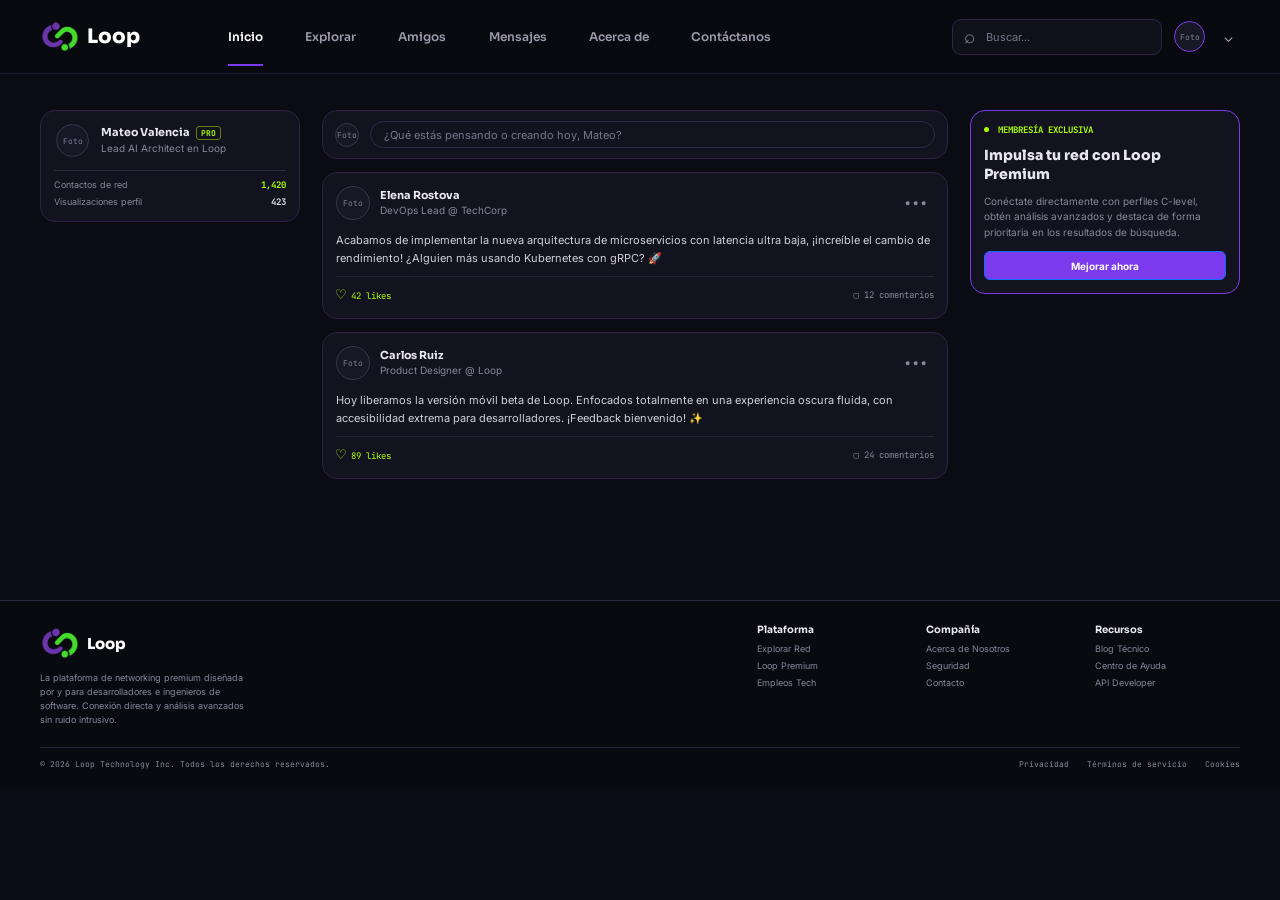
==== commit 01c06a27: "se integrael JS en el  formulario con API Email JS,  se agrega navegación a Acerca de y Contáctanos," ====
--- a/index.html
+++ b/index.html
@@ -49,7 +49,8 @@
         <a class="nav-link" href="#explorar">Explorar</a>
         <a class="nav-link" href="#amigos">Amigos</a>
         <a class="nav-link" href="#mensajes">Mensajes</a>
-        <a class="nav-link" href="./acercade.html">Contáctanos</a>
+        <a class="nav-link" href="acercade.html">Acerca de </a>
+        <a class="nav-link" href="contactanos.html">Contáctanos</a>
       </div>
       
       <!-- Acciones de usuario (búsqueda, avatar, menú) -->
--- a/CSS/styles.css
+++ b/CSS/styles.css
@@ -1192,3 +1192,230 @@
   transform: translateY(-1px);
 }
 /*Termina seccion victor */
+
+/* ============================================================
+   CONTACTANOS — ESTILOS DE LA PÁGINA
+   ============================================================ */
+
+/* CONTENEDOR DEL CUERPO: centra el contenido sin alterar header/footer */
+.contact-page {
+  width: min(1200px, calc(100% - 46px));
+  margin: 0 auto;
+}
+
+/* HERO: encabezado principal y descripción de soporte */
+.contact-hero {
+  padding: 25px 12px 22px;
+  text-align: center;
+}
+
+.contact-eyebrow {
+  margin: 0 0 7px;
+  color: var(--white);
+  font: 700 9px var(--mono-font);
+}
+
+.contact-eyebrow span { color: var(--lime); }
+
+.contact-hero h1 {
+  margin: 0;
+  color: #e9e7f1;
+  font: 800 27px/1.25 var(--heading-font);
+}
+
+.contact-intro {
+  margin: 7px 0 0;
+  color: var(--text-muted);
+  font: 400 11px/1.45 var(--body-font);
+}
+
+/* CENTRO DE AYUDA: panel ancho con llamada a la acción */
+.help-banner {
+  min-height: 72px;
+  padding: 13px 16px;
+  display: flex;
+  align-items: center;
+  justify-content: space-between;
+  gap: 18px;
+  background: #11111f;
+  border-color: #302044;
+  border-radius: 12px;
+}
+
+.help-copy h2 {
+  display: flex;
+  align-items: center;
+  gap: 8px;
+  margin: 0;
+  color: #e9e7f1;
+  font: 700 12px var(--heading-font);
+}
+
+.help-icon {
+  width: 13px;
+  height: 13px;
+  display: inline-grid;
+  place-items: center;
+  border: 1px solid var(--lime);
+  border-radius: 50%;
+  color: var(--lime);
+  font: 700 9px var(--mono-font);
+}
+
+.help-copy p {
+  margin: 5px 0 0;
+  color: var(--text-muted);
+  font: 400 9px/1.4 var(--body-font);
+}
+
+.help-link {
+  flex: 0 0 auto;
+  color: var(--lime);
+  font: 700 9px var(--mono-font);
+}
+
+.help-link:hover { color: var(--white); }
+
+/* CANAL DE CONTACTO: tarjeta de correo a todo el ancho disponible */
+.contact-channels { margin-top: 25px; }
+
+.channel-card {
+  min-height: 97px;
+  padding: 12px;
+  background: #11111f;
+  border-color: #302044;
+  border-radius: 10px;
+}
+
+.channel-icon {
+  display: block;
+  height: 19px;
+  color: var(--vivid-purple);
+  font-size: 16px;
+  line-height: 1;
+}
+
+.channel-card h2 {
+  margin: 3px 0 5px;
+  color: #e9e7f1;
+  font: 700 10px var(--heading-font);
+}
+
+.channel-card p {
+  margin: 0 0 5px;
+  color: var(--text-muted);
+  font: 400 9px/1.45 var(--body-font);
+}
+
+.channel-detail {
+  color: var(--lime);
+  font: 700 8px var(--mono-font);
+}
+
+/* FORMULARIO + IMAGEN: columnas como en el wireframe de alta fidelidad */
+.contact-lower {
+  display: grid;
+  grid-template-columns: minmax(0, 1.4fr) minmax(0, 1fr);
+  gap: 15px;
+  margin: 45px -23px 3px;
+}
+
+.contact-form {
+  min-height: 295px;
+  padding: 17px 18px;
+  background: #11111f;
+  border-color: #302044;
+  border-radius: 13px;
+}
+
+.contact-form h2 {
+  margin: 0 0 12px;
+  color: #e9e7f1;
+  font: 700 13px var(--heading-font);
+}
+
+.form-field { margin-bottom: 10px; }
+
+.form-field label {
+  display: block;
+  margin-bottom: 4px;
+  color: #d8d5e1;
+  text-transform: uppercase;
+  font: 700 7px var(--mono-font);
+}
+
+.form-field input,
+.form-field textarea {
+  display: block;
+  width: 100%;
+  min-height: 29px;
+  padding: 7px 9px;
+  border: 1px solid #29233d;
+  border-radius: 6px;
+  outline: 0;
+  background: #0d0d19;
+  color: #e9e7f1;
+  font: 400 9px var(--body-font);
+}
+
+.form-field textarea {
+  min-height: 64px;
+  resize: vertical;
+}
+
+.form-field input::placeholder,
+.form-field textarea::placeholder { color: #777587; opacity: 1; }
+
+.form-field input:focus,
+.form-field textarea:focus {
+  border-color: var(--vivid-purple);
+  box-shadow: 0 0 0 2px rgb(124 58 237 / 16%);
+}
+
+/* Botón de enviar con el violeta principal de la paleta */
+.send-button {
+  width: 100%;
+  min-height: 30px;
+  border: 0;
+  border-radius: 6px;
+  background: var(--vivid-purple);
+  color: var(--white);
+  cursor: pointer;
+  font: 700 9px var(--body-font);
+  transition: background .2s ease;
+}
+
+.send-button:hover { background: var(--electric-violet); }
+
+/* ESPACIO PARA IMAGEN: conserva el panel vacío mostrado en el wireframe */
+.contact-image-space {
+  min-height: 295px;
+  border: 1px solid #302044;
+  border-radius: 13px;
+  background: #11111f;
+}
+
+/* AJUSTE DEL FOOTER: garantiza separación visual bajo el contenido */
+.contact-page + .site-footer { margin-top: 0; }
+
+/* TABLET: reduce márgenes y conserva dos columnas mientras quepan */
+@media (max-width: 800px) {
+  .contact-page { width: min(100% - 36px, 720px); }
+  .contact-lower { margin-right: -18px; margin-left: -18px; }
+  .contact-hero h1 { font-size: 24px; }
+}
+
+/* MÓVIL: organiza el contenido en una columna */
+@media (max-width: 620px) {
+  .contact-page { width: calc(100% - 28px); }
+  .contact-hero { padding: 22px 0 18px; }
+  .contact-hero h1 { font-size: 21px; }
+  .contact-intro { font-size: 10px; }
+  .desktop-break { display: none; }
+  .help-banner { align-items: flex-start; flex-direction: column; gap: 10px; }
+  .help-copy p { font-size: 8px; }
+  .contact-channels { margin-top: 16px; }
+  .contact-lower { grid-template-columns: 1fr; gap: 12px; margin: 24px 0 0; }
+  .contact-form { min-height: 0; }
+  .contact-image-space { min-height: 210px; }
+}
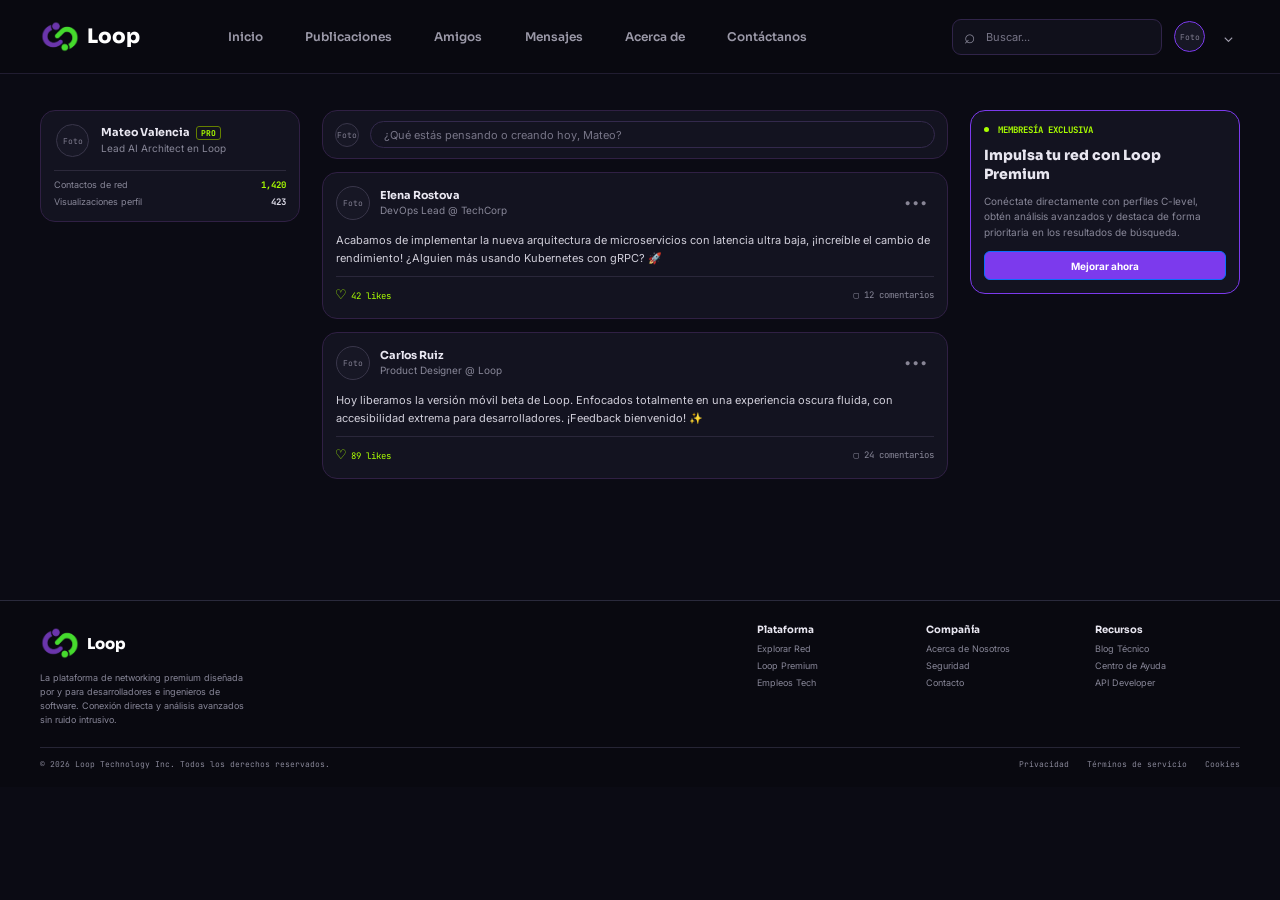
==== commit 8918d040: "feat: Se actualiza la ruta de los links , Se mejora la navegacion" ====
--- a/index.html
+++ b/index.html
@@ -25,8 +25,10 @@
        HOJAS DE ESTILO PERSONALIZADAS
        ============================================ -->
 
-    <link rel="stylesheet" href="./CSS/styles.css">
-  
+   
+   <link rel="stylesheet" href="../CSS/global.css">
+  <!-- Estilos específicos de Misión, Visión y Equipo -->
+   <link rel="stylesheet" href="../CSS/home.css">
 
 </head>
 
@@ -34,41 +36,7 @@
 <body>
 
   <!-- ENCABEZADO / BARRA DE NAVEGACIÓN -->
-  <header class="site-header">
-    <nav class="nav-shell" aria-label="Navegación principal">
-      
-      <!-- Logo y marca Loop -->
-      <a class="brand d-inline-flex align-items-center" href="#inicio" aria-label="Loop, inicio">
-        <img src="./images/logo/logo.png" alt="" class="logo" aria-hidden="true">
-        <span>Loop</span>
-      </a>
-      
-      <!-- Enlaces de navegación principales -->
-      <div class="nav-links">
-        <a class="nav-link active" href="#inicio" aria-current="page">Inicio</a>
-        <a class="nav-link" href="#explorar">Explorar</a>
-        <a class="nav-link" href="#amigos">Amigos</a>
-        <a class="nav-link" href="#mensajes">Mensajes</a>
-        <a class="nav-link" href="acercade.html">Acerca de </a>
-        <a class="nav-link" href="contactanos.html">Contáctanos</a>
-      </div>
-      
-      <!-- Acciones de usuario (búsqueda, avatar, menú) -->
-      <div class="nav-actions">
-        <label class="search-box">
-          <span aria-hidden="true">⌕</span>
-          <input type="search" placeholder="Buscar..." aria-label="Buscar">
-        </label>
-        <button class="avatar avatar-small" aria-label="Abrir perfil de Mateo">
-          <span class="image-placeholder">Foto</span>
-        </button>
-        <button class="chevron" aria-label="Abrir menú de perfil">⌄</button>
-      </div>
-      
-      <!-- Botón menú hamburguesa para móviles -->
-      <button class="menu-toggle" aria-label="Abrir navegación">☰</button>
-    </nav>
-  </header>
+    <div id="menuContainer"></div>
   <!-- CONTENIDO PRINCIPAL DE LA PÁGINA -->
   <main class="page-layout" id="inicio">
     
@@ -155,60 +123,17 @@
        ============================================ -->
 
 <!-- PIE DE PÁGINA / FOOTER -->
-  <footer class="site-footer">
-    <div class="footer-main">
-      
-      <!-- Sección "Acerca de" -->
-      <div class="footer-about">
-        <a class="brand footer-brand" href="#inicio">
-           <img src="./images/logo/logo.png" alt="" class="logo" aria-hidden="true">
-          <span>Loop</span>
-        </a>
-        <p>La plataforma de networking premium diseñada<br>por y para desarrolladores e ingenieros de<br>software. Conexión directa y análisis avanzados<br>sin ruido intrusivo.</p>
-      </div>
-      
-      <!-- Columna: Plataforma -->
-      <div class="footer-column">
-        <h2>Plataforma</h2>
-        <a href="#explorar">Explorar Red</a>
-        <a href="#premium">Loop Premium</a>
-        <a href="#empleos">Empleos Tech</a>
-      </div>
-      
-      <!-- Columna: Compañía -->
-      <div class="footer-column">
-        <h2>Compañía</h2>
-        <a href="./acercade.html">Acerca de Nosotros</a>
-        <a href="#seguridad">Seguridad</a>
-        <a href="#contacto">Contacto</a>
-      </div>
-      
-      <!-- Columna: Recursos -->
-      <div class="footer-column">
-        <h2>Recursos</h2>
-        <a href="#blog">Blog Técnico</a>
-        <a href="#ayuda">Centro de Ayuda</a>
-        <a href="#api">API Developer</a>
-      </div>
-    </div>
-    
-    <!-- Barra inferior con copyright y enlaces legales -->
-    <div class="footer-bottom">
-      <span>© 2026 Loop Technology Inc. Todos los derechos reservados.</span>
-      <div>
-        <a href="#privacidad">Privacidad</a>
-        <a href="#terminos">Términos de servicio</a>
-        <a href="#cookies">Cookies</a>
-      </div>
-    </div>
-  </footer>
+  <!-- Pie compartido con Inicio y Contáctanos -->
+   <div id="footerContainer"></div>
 
 
   <!-- ============================================
        SCRIPTS - Bootstrap JS
        ============================================ -->
-
-  <script src="https://cdn.jsdelivr.net/npm/bootstrap@5.3.8/dist/js/bootstrap.bundle.min.js" integrity="sha384-FKyoEForCGlyvwx9Hj09JcYn3nv7wiPVlz7YYwJrWVcXK/BmnVDxM+D2scQbITxI" crossorigin="anonymous"></script>
+<script type="module" src="../JS/main.js"></script>
+  <script src="https://cdn.jsdelivr.net/npm/bootstrap@5.3.8/dist/js/bootstrap.bundle.min.js"
+    integrity="sha384-FKyoEForCGlyvwx9Hj09JcYn3nv7wiPVlz7YYwJrWVcXK/BmnVDxM+D2scQbITxI" crossorigin="anonymous">
+  </script>
 </body>
 </html>
 
--- a/CSS/global.css
+++ b/CSS/global.css
@@ -0,0 +1,355 @@
+/* Importación de fuentes tipográficas desde Google Fonts */
+@import url('https://fonts.googleapis.com/css2?family=Inter:wght@400;500;600;700&family=JetBrains+Mono:wght@400;700&family=Sora:wght@400;600;700;800&display=swap');
+
+/* Declaración de variables globales de CSS (Custom Properties) */
+:root {
+  color-scheme: dark; /* Indica al navegador que la aplicación usa un tema oscuro nativo */
+  --space-black: #0b0b14; /* Color de fondo principal ultra oscuro */
+  --modular-gray: #131320; /* Color de fondo para paneles y tarjetas */
+  --white: #ffffff; /* Color blanco puro para texto destacado */
+  --neutral-gray: #9ca3af; /* Color gris secundario para textos de menor jerarquía */
+  --vivid-purple: #7c3aed; /* Color violeta primario para acentos y botones */
+  --electric-violet: #753bbd; /* Variante de violeta para estados hover */
+  --neon-green: #10b981; /* Verde neón para estados activos/éxito */
+  --border-gray: #2a2a3c; /* Color para bordes sutiles */
+  --lime: #aaff00; /* Verde lima vibrante para indicadores y badges */
+  --text-muted: #888798; /* Color para texto atenuado o secundario */
+  --heading-font: "Sora", sans-serif; /* Fuente tipográfica principal para títulos */
+  --body-font: "Inter", sans-serif; /* Fuente tipográfica para texto de cuerpo */
+  --mono-font: "JetBrains Mono", monospace; /* Fuente monoespaciada para datos y badges */
+}
+
+/* Regla de reseteo universal para el modelo de caja */
+* { 
+  box-sizing: border-box; /* Incluye el padding y border dentro del ancho y alto total */
+}
+
+/* Configuración base del elemento HTML */
+html { 
+  min-width: 320px; /* Evita que la pantalla se reduzca a menos de 320px para prevenir colapsos */
+  background: var(--space-black); /* Aplica el fondo principal oscuro */
+}
+
+/* Estilos globales para el cuerpo del documento */
+body { 
+  margin: 0; /* Elimina los márgenes por defecto del navegador */
+  background: var(--space-black); /* Fondo general de la página */
+  color: #e8e6f0; /* Color de texto por defecto */
+  font: 400 14px/1.5 var(--body-font); /* Fuente: peso 400, tamaño 14px, interlineado 1.5 */
+}
+
+/* Estilos base para hipervínculos */
+a { 
+  color: inherit; /* Hereda el color del elemento padre */
+  text-decoration: none; /* Elimina el subrayado por defecto de los enlaces */
+}
+
+/* Normalización de fuentes en formularios */
+button, input { 
+  font: inherit; /* Fuerza a botones e inputs a usar la fuente heredada */
+}
+
+/* Normalización de color en botones */
+button { 
+  color: inherit; /* Hereda el color de texto del padre */
+}
+
+/* ==========================================
+   HEADER & NAVEGACIÓN
+   ========================================== */
+
+/* Encabezado principal del sitio */
+.site-header { 
+  height: 74px; /* Altura fija del header */
+  background: #090910; /* Fondo oscuro específico para el header */
+  border-bottom: 1px solid #211d31; /* Borde inferior para separar del contenido */
+}
+
+/* Contenedor interno del encabezado para centrar el contenido */
+.nav-shell { 
+  width: min(1200px, calc(100% - 48px)); /* Ancho máximo de 1200px o 100% menos 48px de margen */
+  height: 100%; /* Ocupa el 100% de la altura del .site-header */
+  margin: auto; /* Centra horizontalmente el contenedor */
+  display: flex; /* Activa el modelo Flexbox */
+  align-items: center; /* Centra verticalmente los elementos fijos */
+  gap: 28px; /* Espacio de 28px entre los elementos del flex */
+}
+
+/* Bloque del logo o marca comercial */
+.brand { 
+  display: inline-flex; /* Flexbox en línea para alinear icono y texto */
+  align-items: center; /* Centra verticalmente el contenido interno */
+  gap: 7px; /* Espaciado interno entre icono y texto */
+  flex: 0 0 160px; /* Flex no crece, no se reduce y tiene un ancho base de 160px */
+  color: var(--white); /* Texto en color blanco */
+  font: 800 20px/1 var(--heading-font); /* Fuente: peso 800, tamaño 20px, interlineado 1 */
+}
+
+/* Espacio temporal o marcador de posición para el logo */
+.logo-placeholder { 
+  display: inline-block; /* Comportamiento en línea con propiedad de bloque */
+  width: 29px; /* Ancho fijo del logo */
+  height: 25px; /* Altura fija del logo */
+  border: 1px dashed #79758b; /* Borde punteado en color gris */
+  border-radius: 5px; /* Esquinas ligeramente redondeadas */
+}
+
+/* Lista/Contenedor de enlaces de navegación */
+.nav-links { 
+  display: flex; /* Layout Flexbox horizontal */
+  align-self: stretch; /* Se estira para ocupar toda la altura del padre */
+  align-items: center; /* Centra verticalmente los elementos */
+  gap: clamp(20px, 3.3vw, 48px); /* Espaciado fluido dinámico de 20px a 48px según la pantalla */
+  flex: 1; /* Ocupa todo el espacio sobrante en el contenedor */
+}
+
+/* Cada enlace individual de navegación */
+.nav-link { 
+  display: flex; /* Flexbox para centrado interno */
+  height: 100%; /* Toma toda la altura del contenedor padre */
+  align-items: center; /* Centrado vertical */
+  position: relative; /* Posicionamiento relativo para la línea indicadora absoluta */
+  color: #9b99a8; /* Color de texto inactivo */
+  font: 600 12px var(--heading-font); /* Fuente: peso 600, 12px con la tipografía de títulos */
+}
+
+/* Estado hover y activo de los enlaces */
+.nav-link:hover, .nav-link.active { 
+  color: var(--white); /* Cambia el color a blanco al pasar el cursor o estar activo */
+}
+
+/* Indicador visual de la pestaña activa (línea inferior) */
+.nav-link.active::after { 
+  content: ""; /* Pseudoelemento sin texto */
+  position: absolute; /* Posicionamiento absoluto respecto a .nav-link */
+  height: 2px; /* Grosor de la línea */
+  left: 0; /* Se extiende desde la izquierda */
+  right: 0; /* Hasta la derecha */
+  bottom: 7px; /* Distancia respecto al fondo */
+  background: var(--vivid-purple); /* Color morado para indicar selección */
+}
+
+/* Área de acciones a la derecha del header (búsqueda, usuario, etc.) */
+.nav-actions { 
+  display: flex; /* Layout Flexbox horizontal */
+  align-items: center; /* Centrado vertical */
+  gap: 12px; /* Espacio de 12px entre acciones */
+}
+
+/* Caja contenedora del buscador */
+.search-box { 
+  height: 36px; /* Altura del buscador */
+  width: 210px; /* Ancho fijo del buscador */
+  display: flex; /* Flexbox horizontal */
+  align-items: center; /* Centra verticalmente icono e input */
+  gap: 9px; /* Espacio entre el icono y la caja de texto */
+  padding: 0 11px; /* Relleno interno horizontal */
+  border: 1px solid #302449; /* Borde violeta oscuro */
+  border-radius: 9px; /* Esquinas redondeadas */
+  background: #10101b; /* Fondo oscuro */
+  color: var(--text-muted); /* Color de texto neutro */
+}
+
+/* Icono dentro de la caja de búsqueda */
+.search-box > span { 
+  font-size: 19px; /* Tamaño del icono */
+  line-height: 1; /* Elimina espacio vertical extra */
+}
+
+/* Campos de entrada en la búsqueda y el compositor */
+.search-box input, .composer-input input { 
+  min-width: 0; /* Previene desbordamientos en contenedores Flexbox */
+  width: 100%; /* Ocupa todo el ancho libre dentro del contenedor */
+  border: 0; /* Elimina borde por defecto */
+  outline: 0; /* Elimina el borde al hacer foco */
+  color: var(--white); /* Texto escrito en color blanco */
+  background: transparent; /* Fondo transparente */
+  font: 400 11px var(--body-font); /* Fuente: peso 400, 11px */
+}
+
+/* Estilo para el texto de sugerencia (placeholder) en inputs */
+.search-box input::placeholder, .composer-input input::placeholder { 
+  color: #777587; /* Color de texto secundario para el placeholder */
+  opacity: 1; /* Asegura opacidad completa */
+}
+
+/* Contenedor del avatar de usuario */
+.avatar { 
+  width: 34px; /* Ancho fijo */
+  height: 34px; /* Altura fija */
+  flex: 0 0 auto; /* Evita que el avatar se deforme en Flexbox */
+  display: grid; /* Grid Layout */
+  place-items: center; /* Centra perfectamente el contenido (imagen o iniciales) */
+  border: 1px solid #39364a; /* Borde circular gris */
+  border-radius: 50%; /* Hace que la caja sea completamente circular */
+  background: #171725; /* Fondo del avatar */
+  overflow: hidden; /* Recorta cualquier imagen que sobresalga */
+}
+
+/* Modificador para avatar pequeño */
+.avatar-small { 
+  width: 31px; /* Ancho reducido */
+  height: 31px; /* Altura reducida */
+  padding: 0; /* Sin relleno interno */
+  border-color: var(--vivid-purple); /* Borde destacado en violeta */
+  cursor: pointer; /* Cambia el cursor a mano interactiva */
+}
+
+/* Modificador para avatar muy pequeño */
+.avatar-mini { 
+  width: 24px; /* Ancho mini */
+  height: 24px; /* Altura mini */
+}
+
+/* Texto de reemplazo para imágenes no cargadas */
+.image-placeholder { 
+  color: #827f92; /* Color apagado */
+  font: 400 8px var(--mono-font); /* Tipografía monoespaciada muy pequeña */
+}
+
+/* Botones de navegación desplegable y menú responsive */
+.chevron, .menu-toggle { 
+  border: 0; /* Quita borde nativo */
+  background: none; /* Sin fondo */
+  color: #a5a2b2; /* Color de icono */
+  cursor: pointer; /* Cursor interactivo */
+}
+
+/* Oculta el botón de menú hamburguesa por defecto en escritorio */
+.menu-toggle { 
+  display: none; 
+}
+
+/* ==========================================
+   FOOTER
+   ========================================== */
+
+/* Contenedor del pie de página */
+.site-footer { 
+  padding: 22px max(24px, calc((100% - 1200px) / 2)) 18px; /* Padding lateral responsivo alineado a 1200px */
+  border-top: 1px solid var(--border-gray); 
+  background: #090910; 
+}
+
+/* Grid del contenido principal del footer */
+.footer-main { 
+  display: grid; 
+  grid-template-columns: minmax(260px, 1fr) repeat(3, minmax(100px, 145px)); /* 1 columna grande + 3 medianas */
+  gap: 24px; 
+  padding-bottom: 20px; 
+}
+
+/* Nombre o marca en el footer */
+.footer-brand { 
+  margin-bottom: 8px; 
+  font-size: 15px; 
+}
+
+/* Ajuste de logo en el footer */
+.footer-brand .logo-placeholder { 
+  width: 21px; 
+  height: 19px; 
+}
+
+/* Texto explicativo en el footer */
+.footer-about p { 
+  color: var(--text-muted); 
+  font: 400 9px/1.55 var(--body-font); 
+}
+
+/* Columna de enlaces en el footer */
+.footer-column { 
+  display: grid; 
+  align-content: start; 
+  gap: 6px; 
+}
+
+/* Título de cada columna del footer */
+.footer-column h2 { 
+  margin-bottom: 1px; 
+  color: #e8e6f0; 
+  font: 700 10px var(--heading-font); 
+}
+
+/* Enlaces del footer y parte inferior */
+.footer-column a, .footer-bottom { 
+  color: var(--text-muted); 
+  font: 400 9px var(--body-font); 
+}
+
+/* Cambio de color de enlaces en hover */
+.footer-column a:hover, .footer-bottom a:hover { 
+  color: var(--white); 
+}
+
+/* Sub-footer (Copyright y legales) */
+.footer-bottom { 
+  border-top: 1px solid #262535; 
+  padding-top: 11px; 
+  display: flex; 
+  justify-content: space-between; 
+  gap: 16px; 
+  font: 400 8px var(--mono-font); 
+}
+
+/* Contenedor Flex para enlaces legales en el sub-footer */
+.footer-bottom div { 
+  display: flex; 
+  gap: 18px; 
+}
+
+/* ==========================================
+   ACCESIBILIDAD
+   ========================================== */
+
+/* Oculta elementos de la vista sin sacarlos del árbol accesible (lectores de pantalla) */
+.visually-hidden { 
+  position: absolute; 
+  width: 1px; 
+  height: 1px; 
+  padding: 0; 
+  margin: -1px; 
+  overflow: hidden; 
+  clip: rect(0,0,0,0); 
+  white-space: nowrap; 
+  border: 0; 
+}
+
+/* ==========================================
+   RESPONSIVE DESIGN GLOBAL (HEADER/FOOTER)
+   ========================================== */
+
+/* Pantallas medianas (Tablets / Laptops pequeñas - máx 900px) */
+@media (max-width: 900px) {
+  .nav-shell { width: min(760px, calc(100% - 36px)); gap: 16px; } 
+  .brand { flex-basis: auto; } 
+  .nav-links { gap: 18px; } 
+  .nav-link { font-size: 11px; } 
+  .search-box { width: 145px; } 
+  .site-footer { padding-left: 18px; padding-right: 18px; } 
+}
+
+/* Pantallas pequeñas (Móviles - máx 620px) */
+@media (max-width: 620px) {
+  .site-header { height: 62px; } 
+  .nav-shell { width: calc(100% - 28px); justify-content: space-between; } 
+  .brand { font-size: 18px; } 
+  .nav-links { display: none; } 
+  .nav-actions { margin-left: auto; } 
+  .search-box { width: min(38vw, 170px); height: 33px; } 
+  .chevron { display: none; } 
+  .menu-toggle { display: block; font-size: 18px; } 
+  .site-footer { margin-top: 32px; padding: 22px 14px 16px; } 
+  .footer-main { grid-template-columns: repeat(2, minmax(0, 1fr)); gap: 22px 14px; } 
+  .footer-about { grid-column: 1 / -1; } 
+  .footer-about br { display: none; } 
+  .footer-bottom { flex-direction: column; } 
+  .footer-bottom div { flex-wrap: wrap; gap: 8px 14px; } 
+}
+
+/*Estilo del logo */
+ .logo {
+  width: 40px;
+  height: 40px;
+  object-fit: contain;
+}
--- a/CSS/home.css
+++ b/CSS/home.css
@@ -0,0 +1,283 @@
+/* ==========================================
+   LAYOUT PRINCIPAL Y PANELES
+   ========================================== */
+
+/* Estructura del grid de la página principal */
+.page-layout { 
+  width: min(1200px, calc(100% - 48px)); /* Mismo ancho responsivo que el header */
+  margin: 36px auto 0; /* Margen superior de 36px y centrado horizontal */
+  display: grid; /* Layout Grid de CSS */
+  grid-template-columns: minmax(190px, 260px) minmax(360px, 1fr) minmax(200px, 270px); /* Layout asimétrico de 3 columnas */
+  align-items: start; /* Alinea los elementos al inicio verticalmente */
+  gap: 22px; /* Separación de 22px entre las columnas */
+  min-height: 490px; /* Altura mínima reservada para la página */
+}
+
+/* Estilo base para paneles y tarjetas */
+.panel { 
+  background: var(--modular-gray); /* Fondo gris modular */
+  border: 1px solid #302044; /* Borde oscuro con matiz violeta */
+  border-radius: 15px; /* Bordes suaves de 15px */
+}
+
+/* ==========================================
+   COMPONENTES DE PERFIL, FEED Y TARJETAS
+   ========================================== */
+
+/* Tarjeta del perfil de usuario */
+.profile-card { 
+  padding: 13px; /* Espaciado interno de la tarjeta */
+}
+
+/* Encabezado dentro de la tarjeta de perfil */
+.profile-heading { 
+  display: flex; /* Flexbox horizontal */
+  align-items: center; /* Alinea avatar y nombre al centro vertical */
+  gap: 12px; /* Separación de 12px */
+  padding: 0 2px 13px; /* Relleno inferior */
+}
+
+/* Ajuste específico de tamaño de avatar en el perfil */
+.profile-heading .avatar { 
+  width: 33px; 
+  height: 33px; 
+}
+
+/* Línea que contiene el nombre de usuario y badges */
+.name-line { 
+  display: flex; 
+  align-items: center; 
+  gap: 6px; 
+}
+
+/* Reseteo de márgenes en encabezados y párrafos dentro de tarjetas */
+h2, p { 
+  margin: 0; 
+}
+
+/* Tipografía de títulos en tarjetas y publicaciones */
+.profile-heading h2, .post-author h2 { 
+  color: #e9e7f1; /* Texto claro */
+  font: 700 11px/1.4 var(--heading-font); /* Fuente: peso 700, 11px, interlineado 1.4 */
+}
+
+/* Clases de utilidad para texto secundario */
+.muted { 
+  color: var(--text-muted); /* Color gris atenuado */
+  font: 400 10px/1.5 var(--body-font); /* Fuente: peso 400, 10px */
+}
+
+/* Badge o etiqueta pequeña (ej. "PRO") */
+.badge { 
+  padding: 1px 4px; /* Relleno pequeño */
+  border-radius: 3px; /* Bordes ligeramente suaves */
+  font: 700 8px var(--mono-font); /* Fuente monoespaciada para estilo técnico */
+}
+
+/* Estilo específico para badge tipo Pro */
+.pro { 
+  color: var(--lime); /* Texto verde lima */
+  border: 1px solid #658000; /* Borde verde oscuro */
+}
+
+/* Sección de estadísticas en el perfil */
+.stats { 
+  padding-top: 8px; /* Relleno superior */
+  border-top: 1px solid #2c293b; /* Línea divisoria superior */
+  display: grid; /* Grid vertical */
+  gap: 5px; /* Espacio entre métricas */
+}
+
+/* Fila individual de estadística */
+.stats div { 
+  display: flex; 
+  justify-content: space-between; /* Texto a la izquierda, valor a la derecha */
+  gap: 7px; 
+  color: var(--text-muted); 
+  font: 400 9px var(--body-font); 
+}
+
+/* Valor numérico dentro de las estadísticas */
+.stats strong { 
+  color: #dddbe7; 
+  font: 700 9px var(--mono-font); /* Tipografía resaltada */
+}
+
+/* Clase de utilidad para forzar color verde lima */
+.lime-text { 
+  color: var(--lime) !important; 
+}
+
+/* Contenedor del feed de publicaciones */
+.feed { 
+  display: grid; 
+  gap: 13px; /* Separación entre publicaciones */
+}
+
+/* Caja para crear una nueva publicación (Compositor) */
+.composer { 
+  min-height: 49px; 
+  display: flex; 
+  align-items: center; 
+  gap: 11px; 
+  padding: 9px 12px; 
+}
+
+/* Campo de entrada de texto del compositor */
+.composer-input { 
+  display: flex; 
+  align-items: center; 
+  flex: 1; 
+  min-height: 27px; 
+  padding: 0 11px; 
+  border: 1px solid #33294c; 
+  border-radius: 18px; /* Forma de píldora */
+}
+
+/* Contenedor individual de una publicación */
+.post { 
+  padding: 13px; 
+}
+
+/* Encabezado de la publicación */
+.post-header { 
+  display: flex; 
+  align-items: center; 
+  gap: 10px; 
+}
+
+/* Área que contiene el nombre del autor */
+.post-author { 
+  flex: 1; /* Ocupa el espacio disponible */
+}
+
+/* Botón de opciones adicionales (...) */
+.more { 
+  border: 0; 
+  background: none; 
+  color: #888596; 
+  font-size: 13px; 
+  letter-spacing: 1px; 
+  cursor: pointer; 
+}
+
+/* Texto o contenido del post */
+.post-copy { 
+  margin: 12px 0 9px; 
+  color: #d1cfda; 
+  font: 400 11px/1.6 var(--body-font); 
+}
+
+/* Barra de acciones del post (likes, comentarios) */
+.post-actions { 
+  min-height: 24px; 
+  padding-top: 7px; 
+  display: flex; 
+  justify-content: space-between; 
+  align-items: center; 
+  border-top: 1px solid #2a273a; /* Separador superior */
+}
+
+/* Botones dentro de la barra de acciones */
+.post-actions button { 
+  padding: 0; 
+  border: 0; 
+  background: none; 
+  cursor: pointer; 
+  font: 400 9px var(--mono-font); 
+}
+
+/* Estilo para botón me gusta */
+.like { 
+  color: var(--lime); 
+}
+
+/* Ajuste de tamaño del icono dentro del botón me gusta */
+.like span { 
+  font-size: 16px; 
+  vertical-align: -1px; 
+}
+
+/* Estilo para área de comentarios */
+.comments { 
+  color: var(--text-muted); 
+}
+
+/* Tarjeta destacada Premium */
+.premium-card { 
+  padding: 13px; 
+  border-color: var(--vivid-purple); /* Borde destacado morado */
+}
+
+/* Subtítulo superpuesto (Eyebrow) */
+.eyebrow { 
+  margin: 0 0 10px; 
+  font: 700 9px var(--mono-font); 
+}
+
+/* Punto de estado activo (Status Dot) */
+.status-dot { 
+  display: inline-block; 
+  width: 5px; 
+  height: 5px; 
+  margin: 0 4px 1px 0; 
+  border-radius: 50%; /* Esfera */
+  background: var(--lime); 
+}
+
+/* Título dentro de la tarjeta premium */
+.premium-card h2 { 
+  margin-bottom: 10px; 
+  font: 800 14px/1.35 var(--heading-font); 
+}
+
+/* Párrafos descriptivos dentro de la tarjeta premium */
+.premium-card > p:not(.eyebrow) { 
+  margin-bottom: 11px; 
+  font: 400 10px/1.55 var(--body-font); 
+}
+
+/* Botón principal reutilizable */
+.primary-button { 
+  min-height: 29px; 
+  display: grid; 
+  place-items: center; /* Centrado absoluto de texto */
+  border-radius: 6px; 
+  background: var(--vivid-purple); 
+  color: var(--white); 
+  font: 700 10px var(--body-font); 
+  transition: background .2s ease; /* Transición suave de color al pasar el cursor */
+}
+
+/* Estado hover del botón principal */
+.primary-button:hover { 
+  background: var(--electric-violet); 
+}
+
+/* ==========================================
+   RESPONSIVE DESIGN (HOME)
+   ========================================== */
+
+/* Pantallas medianas (Tablets / Laptops pequeñas - máx 900px) */
+@media (max-width: 900px) {
+  .page-layout { 
+    width: min(760px, calc(100% - 36px)); 
+    grid-template-columns: minmax(170px, .75fr) minmax(330px, 1.5fr); 
+    gap: 16px; 
+  } 
+  .premium-card { grid-column: 1 / -1; } /* Pasa la tarjeta premium abajo tomando todo el ancho */
+}
+
+/* Pantallas pequeñas (Móviles - máx 620px) */
+@media (max-width: 620px) {
+  .page-layout { 
+    width: calc(100% - 28px); 
+    margin-top: 20px; 
+    grid-template-columns: 1fr; 
+    gap: 13px; 
+  } /* Layout de 1 sola columna */
+  .profile-card { order: 0; } /* Primero el perfil */
+  .feed { order: 1; } /* Segundo el feed */
+  .premium-card { grid-column: auto; order: 2; } /* Tercero la tarjeta premium */
+  .post, .profile-card, .premium-card { border-radius: 12px; } 
+}
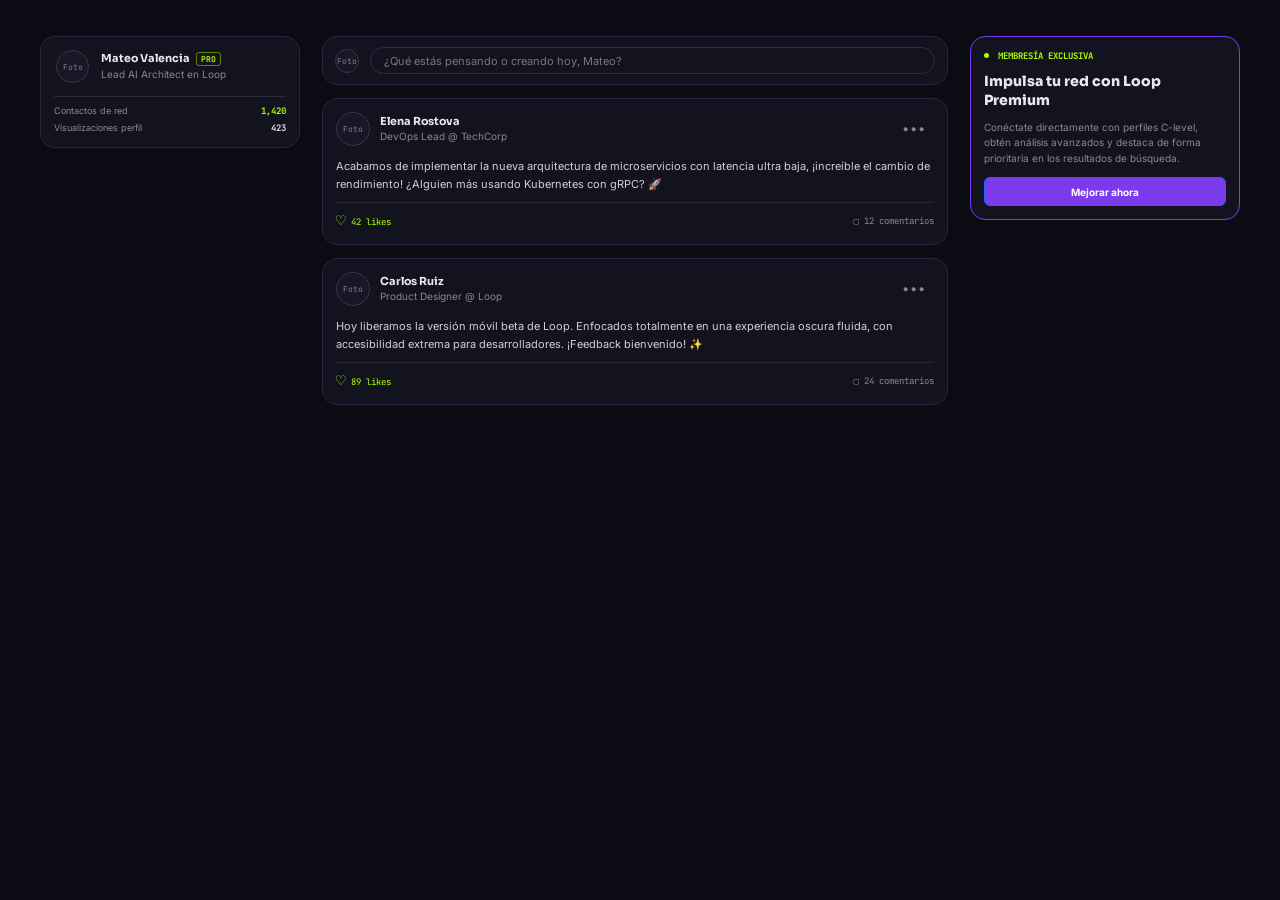
==== commit e32d7d27: "Se actualiza el main js, se actualiza el archivo post.js y se corrigue el nombre validarPublicacion." ====
--- a/index.html
+++ b/index.html
@@ -130,7 +130,7 @@
   <!-- ============================================
        SCRIPTS - Bootstrap JS
        ============================================ -->
-<script type="module" src="../JS/main.js"></script>
+    <script type="module" src="../JS/main.js"></script>
   <script src="https://cdn.jsdelivr.net/npm/bootstrap@5.3.8/dist/js/bootstrap.bundle.min.js"
     integrity="sha384-FKyoEForCGlyvwx9Hj09JcYn3nv7wiPVlz7YYwJrWVcXK/BmnVDxM+D2scQbITxI" crossorigin="anonymous">
   </script>
--- a/CSS/global.css
+++ b/CSS/global.css
@@ -352,4 +352,54 @@
   width: 40px;
   height: 40px;
   object-fit: contain;
+}
+
+/*Bottum Post*/
+.required-mark {
+  color: var(--lime);
+}
+
+.publish-button {
+  min-height: 48px;
+  color: #0b0b14;
+  background: var(--lime);
+  border: 0;
+  border-radius: 999px;
+  font: 700 14px var(--heading-font);
+}
+
+.publish-button:hover,
+.publish-button:focus-visible {
+  color: #0b0b14;
+  background: #c2ff42;
+}
+/* Alertas de validación */
+.swal-validation {
+  border: 1px solid #343943 !important;
+  border-left: 4px solid #c2ff42 !important;
+  border-radius: 14px !important;
+  padding: 16px !important;
+  box-shadow: 0 10px 35px rgba(0, 0, 0, 0.35) !important;
+  font-family: inherit;
+}
+
+.swal-validation .swal2-title {
+  color: #ffffff !important;
+  font-size: 16px !important;
+  font-weight: 700 !important;
+}
+
+.swal-validation .swal2-html-container {
+  color: #b8bdc7 !important;
+  font-size: 14px !important;
+}
+
+.swal-validation .swal2-timer-progress-bar {
+  background: #c2ff42 !important;
+}
+
+/* Resaltar el campo que necesita corrección */
+.is-invalid {
+  border-color: #ff5c70 !important;
+  box-shadow: 0 0 0 3px rgba(255, 92, 112, 0.12) !important;
 }
--- a/CSS/home.css
+++ b/CSS/home.css
@@ -280,4 +280,283 @@
   .feed { order: 1; } /* Segundo el feed */
   .premium-card { grid-column: auto; order: 2; } /* Tercero la tarjeta premium */
   .post, .profile-card, .premium-card { border-radius: 12px; } 
+}
+/***Button Post****/
+.button-post { 
+  padding: 13px; 
+  border-color: var(--lime); /* Borde destacado morado */
+  color: var(--white);
+  background: var(--lime);
+}
+.publish-button:hover,
+.publish-button:focus-visible {
+  color: #0b0b14;
+  background: #c2ff42;
+}
+/*Estilos para el menú dropdow de las publicaciones*/
+.dropdown-menu.dropdown-menu-dark {
+    background: var(--modular-gray); 
+    border: 1px solid #302044;       
+    border-radius: 15px;            
+    box-shadow: 0 8px 24px rgba(0, 0, 0, 0.4); 
+    padding: 8px 0;                 
+    min-width: 160px;                
+    margin-top: 8px;                
+}
+.dropdown-menu.dropdown-menu-dark {
+    background: var(--modular-gray); 
+    border: 1px solid #302044;      
+    border-radius: 15px;           
+    box-shadow: 0 8px 24px rgba(0, 0, 0, 0.4);
+    padding: 8px 0;                
+    min-width: 160px;               
+    margin-top: 8px;  
+}    
+.dropdown-menu.dropdown-menu-dark .dropdown-item:hover,
+.dropdown-menu.dropdown-menu-dark .dropdown-item:focus {
+    background-color: #2a273a;       
+    color: var(--white);
+    text-decoration: none;
+}        
+.dropdown-menu.dropdown-menu-dark .dropdown-item:last-child {
+    color: white;
+    font-size: small; 
+}
+.dropdown-menu.dropdown-menu-dark .dropdown-item:last-child:hover {
+    background-color: rgba(255, 107, 107, 0.1);
+    color: white;
+    font-size: small; 
+}
+.post-header .more {
+    background: transparent;
+    border: none;
+    color: #888596; /* Tu color original */
+    font-size: 13px;
+    letter-spacing: 1px;
+    cursor: pointer;
+    padding: 0 8px;
+    transition: color 0.2s;
+}
+.post-header .more:hover {
+    color: var(--white);
+}
+/* Caja contenedora de los comentarios */
+.comments-box {
+  background: #0d0d19;
+  border: 1px solid #2a273a;
+  border-radius: 10px;
+  padding: 10px;
+  margin-top: 8px;
+}
+
+/* Lista de comentarios ya escritos */
+.comments-list {
+  margin-bottom: 8px;
+}
+
+/* Cada comentario individual */
+.comment-item {
+  background: #171725;
+  border-left: 2px solid var(--lime);
+  border-radius: 6px;
+  padding: 6px 8px;
+  margin-bottom: 5px;
+}
+
+.comment-item .comment-author {
+  color: var(--lime);
+  font: 700 9px var(--mono-font);
+  margin-bottom: 2px;
+}
+
+.comment-item .comment-text {
+  color: #d1cfda;
+  font: 400 11px var(--body-font);
+  margin: 0;
+}
+
+/* Formulario para escribir */
+.comment-form {
+  display: flex;
+  gap: 6px;
+}
+
+.comment-input {
+  flex: 1;
+  min-height: 28px;
+  padding: 5px 10px;
+  background: #131320;
+  border: 1px solid #33294c;
+  border-radius: 14px;
+  color: #e9e7f1;
+  font: 400 11px var(--body-font);
+  outline: none;
+}
+
+.comment-input:focus {
+  border-color: var(--vivid-purple);
+}
+
+.comment-input::placeholder {
+  color: #777587;
+}
+
+/* Botón enviar */
+.comment-send {
+  padding: 5px 14px;
+  background: var(--lime);
+  color: #0b0b14;
+  border: 0;
+  border-radius: 14px;
+  font: 700 11px var(--heading-font);
+  cursor: pointer;
+  transition: background .2s;
+}
+
+.comment-send:hover {
+  background: #c2ff42;
+}
+/*Contenedor de edicion de publicaciones*/
+.edit-mode {
+  margin: 12px 0 9px;
+  display: flex;
+  flex-direction: column;
+  gap: 8px;
+}
+
+.edit-textarea {
+  width: 100%;
+  min-height: 70px;
+  padding: 8px 12px;
+  background: #0d0d19;
+  border: 1px solid #33294c;
+  border-radius: 8px;
+  color: #e9e7f1;
+  font: 400 11px/1.6 var(--body-font);
+  resize: vertical;
+  outline: none;
+  transition: border-color .2s;
+}
+
+.edit-textarea:focus {
+  border-color: var(--vivid-purple);
+  box-shadow: 0 0 0 2px rgb(124 58 237 / 16%);
+}
+
+.edit-buttons {
+  display: flex;
+  justify-content: flex-end;
+  gap: 8px;
+}
+
+.edit-buttons button {
+  padding: 6px 14px;
+  border: 0;
+  border-radius: 6px;
+  font: 700 10px var(--heading-font);
+  cursor: pointer;
+  transition: background .2s, color .2s;
+}
+
+.btn-guardar-edit {
+  background: var(--lime);
+  color: #0b0b14;
+}
+
+.btn-guardar-edit:hover {
+  background: #c2ff42;
+}
+
+.btn-cancelar-edit {
+  background: transparent;
+  border: 1px solid #33294c;
+  color: #d1cfda;
+}
+
+.btn-cancelar-edit:hover {
+  background: #2a273a;
+  color: #fff;
+}
+/* modal para elimir publicacioón*/
+.modal-delete-content {
+  background: var(--modular-gray);
+  border: 1px solid #302044;
+  border-radius: 15px;
+  color: #e9e7f1;
+}
+
+.modal-delete-content .modal-title {
+  color: #e9e7f1;
+  font: 700 14px var(--heading-font);
+}
+
+.modal-delete-content .modal-body p {
+  color: var(--text-muted);
+  font: 400 11px/1.55 var(--body-font);
+  margin: 0;
+}
+
+.btn-cancelar-modal {
+  padding: 6px 14px;
+  background: transparent;
+  border: 1px solid #33294c;
+  border-radius: 6px;
+  color: #d1cfda;
+  font: 700 10px var(--heading-font);
+  cursor: pointer;
+  transition: background .2s, color .2s;
+}
+
+.btn-cancelar-modal:hover {
+  background: #2a273a;
+  color: #fff;
+}
+
+.btn-confirmar-eliminar {
+  padding: 6px 14px;
+  background: #ff5252;
+  border: 0;
+  border-radius: 6px;
+  color: #fff;
+  font: 700 10px var(--heading-font);
+  cursor: pointer;
+  transition: background .2s;
+}
+
+.btn-confirmar-eliminar:hover {
+  background: #ff3030;
+}
+/****Notificación enlace compartido******/
+.app-toast {
+  position: fixed;
+  bottom: 30px;
+  left: 50%;
+  transform: translateX(-50%) translateY(20px);
+  padding: 10px 20px;
+  background: var(--modular-gray);
+  border: 1px solid #302044;
+  border-left: 3px solid var(--lime);
+  border-radius: 10px;
+  color: #e9e7f1;
+  font: 600 11px var(--body-font);
+  box-shadow: 0 8px 24px rgba(0, 0, 0, 0.5);
+  opacity: 0;
+  pointer-events: none;
+  transition: opacity 0.3s ease, transform 0.3s ease;
+  z-index: 9999;
+}
+
+.app-toast.visible {
+  opacity: 1;
+  transform: translateX(-50%) translateY(0);
+}
+
+.app-toast.error {
+  border-left-color: #ff5252;
+}
+/****Separación entre las publicaciones***/
+#postsContainer {
+  display: flex;
+  flex-direction: column;
+  gap: 13px; 
 }
